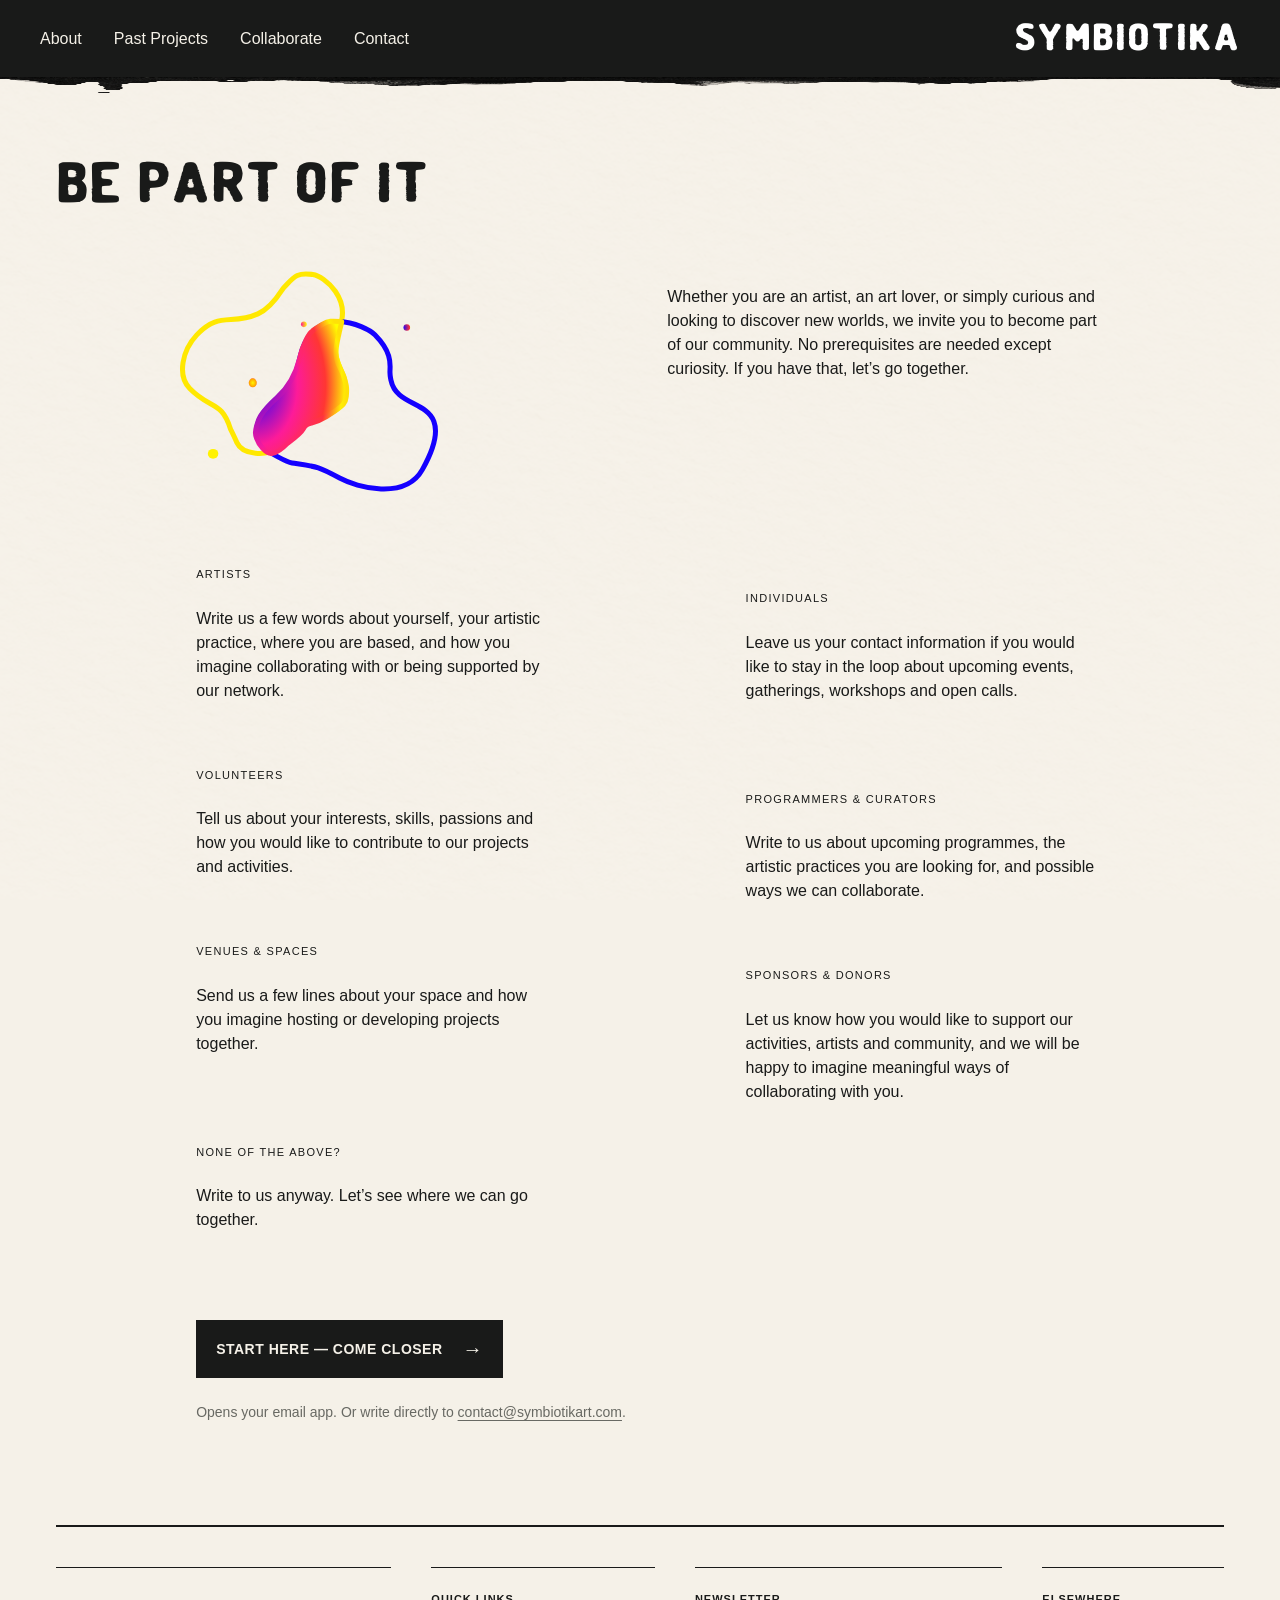
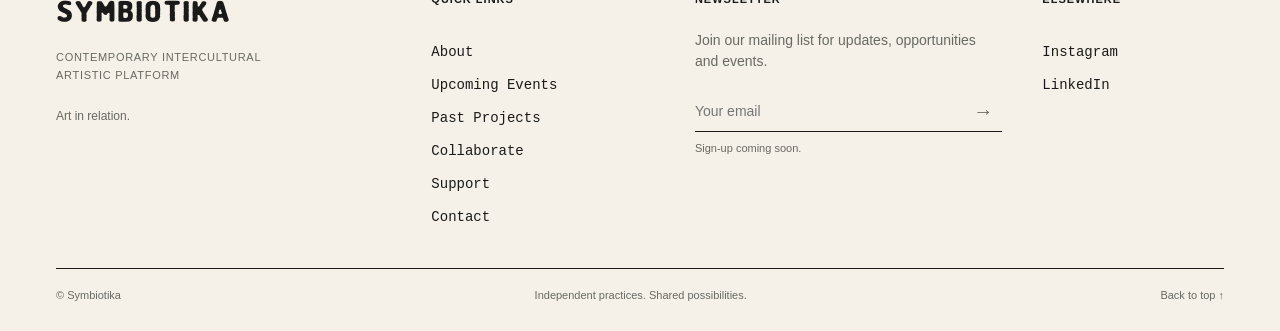
==== collaborate.html @ 0dc10200 "Update Symbiotika website" ====
<!doctype html>
<html lang="en">
<head>
  <meta charset="utf-8">
  <meta name="viewport" content="width=device-width, initial-scale=1">
  <meta name="theme-color" content="#f7f6f1">
  <meta name="description" content="Be part of it. Explore ways to collaborate with Symbiotika and send us your proposal.">
  <title>Collaborate — Symbiotika</title>
  <link rel="preload" href="assets/Font/Dosis_bleed-Regular.otf" as="font" type="font/otf" crossorigin>
  <link rel="stylesheet" href="css/styles.css">
  <script src="js/main.js" defer></script>
</head>
<body>
<a class="skip-link" href="#main">Skip to content</a>
<header class="site-header shell">
  <a class="wordmark" href="index.html#home" aria-label="Symbiotika home">SYMBIOTIKA</a>
  <button class="menu-toggle" aria-expanded="false" aria-controls="main-nav" hidden><span>Menu</span><span aria-hidden="true">☰</span></button>
  <nav id="main-nav" class="main-nav" aria-label="Main navigation"><a href="index.html#about">About</a><a href="past-projects.html">Past Projects</a><a href="collaborate.html">Collaborate</a><a href="contact.html">Contact</a></nav>
  
  <span class="header-bleed" aria-hidden="true"><img src="assets/graphics/header bleed.png" alt="" width="2172" height="724"></span>
</header>
<main id="main" class="connect-page collaborate-page shell">
  <section class="community-invitation" aria-labelledby="community-title">
    <div class="community-intro"><h1 class="display-title" id="community-title">BE PART OF IT</h1><p>Whether you are an artist, an art lover, or simply curious and looking to discover new worlds, we invite you to become part of our community. No prerequisites are needed except curiosity. If you have that, let’s go together.</p><div class="art collaboration-character" style="--art-ratio:3220/2750;--art-width:198.7578%;--art-left:-47.8261%;--art-top:-11.4545%" aria-hidden="true"><img src="assets/graphics/symbiotika_collaboration.svg" alt="" width="6400" height="3600"></div></div>
    <div class="community-groups">
      <article><h3 class="eyebrow">ARTISTS</h3><p>Write us a few words about yourself, your artistic practice, where you are based, and how you imagine collaborating with or being supported by our network.</p></article>
      <article><h3 class="eyebrow">INDIVIDUALS</h3><p>Leave us your contact information if you would like to stay in the loop about upcoming events, gatherings, workshops and open calls.</p></article>
      <article><h3 class="eyebrow">VOLUNTEERS</h3><p>Tell us about your interests, skills, passions and how you would like to contribute to our projects and activities.</p></article>
      <article><h3 class="eyebrow">PROGRAMMERS &amp; CURATORS</h3><p>Write to us about upcoming programmes, the artistic practices you are looking for, and possible ways we can collaborate.</p></article>
      <article><h3 class="eyebrow">VENUES &amp; SPACES</h3><p>Send us a few lines about your space and how you imagine hosting or developing projects together.</p></article>
      <article><h3 class="eyebrow">SPONSORS &amp; DONORS</h3><p>Let us know how you would like to support our activities, artists and community, and we will be happy to imagine meaningful ways of collaborating with you.</p></article>
      <article><h3 class="eyebrow">NONE OF THE ABOVE?</h3><p>Write to us anyway. Let’s see where we can go together.</p></article>
    </div>
    <div class="community-action"><a class="text-link proposal-link" href="mailto:contact@symbiotikart.com?subject=Collaboration%20Proposal&amp;body=Hello%20Symbiotika%2C%0D%0A%0D%0AI%20would%20like%20to%20connect%20with%20you.%0D%0A%0D%0AName%3A%0D%0AOrganisation%20%2F%20practice%3A%0D%0AI%20am%20reaching%20out%20about%3A%0D%0AProposal%20%2F%20idea%3A%0D%0AApproximate%20dates%3A%0D%0ALocation%3A%0D%0ARelevant%20links%3A%0D%0A%0D%0ABest%2C%0D%0A">START HERE — COME CLOSER <span aria-hidden="true">→</span></a><p>Opens your email app. Or write directly to <a href="mailto:contact@symbiotikart.com">contact@symbiotikart.com</a>.</p></div>
  </section>
</main>
<footer class="site-footer shell" id="contact">
  <div class="footer-brand"><a class="wordmark" href="index.html#home">SYMBIOTIKA</a><p class="eyebrow">Contemporary intercultural<br>artistic platform</p><span class="small-note">Art in relation.</span></div>
  <nav class="footer-nav" aria-label="Quick links">
    <h2 class="eyebrow">Quick links</h2>
    <a href="index.html#about">About</a>
    <a href="index.html#upcoming">Upcoming Events</a>
    <a href="past-projects.html">Past Projects</a>
    <a href="collaborate.html">Collaborate</a>
    <details id="support"><summary>Support</summary><p>Become a member, make a donation or support our activities. Details are coming soon.</p></details>
    <a href="contact.html">Contact</a>
  </nav>
  <div class="newsletter"><h2 class="eyebrow">Newsletter</h2><p id="newsletter-description">Join our mailing list for updates, opportunities and events.</p><label class="sr-only" for="newsletter-email">Your email</label><div class="email-field"><input id="newsletter-email" type="email" placeholder="Your email" autocomplete="email" aria-describedby="newsletter-status"><button type="button" disabled aria-label="Newsletter signup coming soon">→</button></div><p class="small-note" id="newsletter-status">Sign-up coming soon.</p></div>
  <div class="footer-social"><p class="eyebrow">Elsewhere</p><a href="https://www.instagram.com/symbiotikart/" target="_blank" rel="noopener noreferrer">Instagram</a><a href="https://www.linkedin.com/company/symbiotikart/" target="_blank" rel="noopener noreferrer">LinkedIn</a></div>
  <div class="footer-bottom"><span>© Symbiotika</span><span>Independent practices. Shared possibilities.</span><a href="#main">Back to top ↑</a></div>
</footer>
</body>
</html>
---- css/styles.css ----
/* Shared interface palette and type scale. Artwork keeps its supplied colours. */
:root {
  --paper:#f5f1e8;
  --ink:#191a19;
  --ink-rgb:25 26 25;
  --white:#ffffff;
  --blue:#2600ff;
  --yellow:#ffe800;
  --thermal-pink:#ff45a0;
  --thermal-orange:#ff8b38;
  --blue-soft:#d8d2ff;
  --yellow-soft:#fff3a6;
  --pink-soft:#ffd1e5;
  --orange-soft:#ffd8bd;
  --muted-text:#686963;
  --muted:var(--muted-text);
  --rule:rgb(var(--ink-rgb) / .28);
  --paper-shade:color-mix(in srgb,var(--paper),var(--ink) 5%);
  --yellow-tint:color-mix(in srgb,var(--paper),var(--yellow) 24%);
  --thermal-tint:color-mix(in srgb,var(--paper),var(--thermal-orange) 12%);
  --text-xs:11px;
  --text-caption:12px;
  --text-sm:14px;
  --text-base:16px;
  --text-subhead:18px;
  --text-lg:20px;
  --heading-sm:28px;
  --heading-compact:36px;
  --heading-md:clamp(30px,3.2vw,44px);
  --heading-lg:clamp(36px,4.2vw,56px);
  --leading-body:1.5;
  --leading-heading:1.05;
}

/* Foundation */
:root {
  font-family:Arial,Helvetica,sans-serif;
  color:var(--ink);
  background:var(--paper);
  font-synthesis:none;
}
* {
  box-sizing:border-box;
}
html {
  scroll-behavior:smooth;
  scroll-padding-top:24px;
}
body {
  margin:0;
  font-size:var(--text-sm);
  line-height:1.45;
}
h1,h2,h3,p {
  margin:0;
}
h1,h2,h3 {
  font-weight:400;
}
a {
  color:inherit;
  text-decoration:none;
}
button,input {
  font:inherit;
}
button,a,summary,input {
  -webkit-tap-highlight-color:transparent;
}
a:focus-visible,button:focus-visible,summary:focus-visible,input:focus-visible {
  outline:2px solid var(--blue);
  outline-offset:5px;
}
a:hover,summary:hover {
  color:var(--blue);
}
img {
  display:block;
}
button {
  color:inherit;
}
[hidden] {
  display:none!important;
}
.shell {
  width:min( calc(100% - 112px),1320px);
  margin-inline:auto;
}
.eyebrow {
  font-size:var(--text-xs);
  line-height:var(--leading-body);
  letter-spacing:2px;
  text-transform:uppercase;
}
.ruled {
  display:flex;
  align-items:center;
  gap:16px;
}
.ruled:after {
  content:"";
  height:1px;
  width:44px;
  background:var(--muted);
}
.small-note {
  font-size:var(--text-xs);
  color:var(--muted);
}
.text-link,summary {
  font-size:var(--text-caption);
  text-underline-offset:5px;
  text-decoration:underline;
  text-decoration-color:var(--rule);
}
.text-link {
  display:inline-flex;
  align-items:center;
  gap:22px;
}
.text-link span {
  font-size:var(--text-lg);
  text-decoration:none;
}
.sr-only {
  position:absolute;
  width:1px;
  height:1px;
  overflow:hidden;
  clip-path:inset(50%);
  white-space:nowrap;
}
.skip-link {
  position:fixed;
  top:10px;
  left:10px;
  padding:10px;
  background:var(--paper);
  z-index:10;
  transform:translateY(-150%);
}
.skip-link:focus {
  transform:translateY(0);
}
/* Crop original artboard whitespace without changing source SVGs. */
.art {
  display:block;
  position:relative;
  aspect-ratio:var(--art-ratio);
  overflow:hidden;
  flex-shrink:0;
}
.art img {
  position:absolute;
  max-width:none;
  width:var(--art-width);
  height:auto;
  left:var(--art-left);
  top:var(--art-top);
}

/* Navigation */
.site-header {
  display:flex;
  align-items:center;
  justify-content:space-between;
  gap:36px;
  min-height:88px;
}
.wordmark {
  font-size:var(--text-lg);
  letter-spacing:5px;
  font-weight:600;
}
.main-nav {
  display:flex;
  gap:32px;
  margin-left:auto;
}
.main-nav a {
  font-size:var(--text-sm);
}
.header-marker {
  margin-left:60px;
  font-size:var(--text-lg);
}
.menu-toggle {
  display:none;
  border:0;
  background:none;
  padding:10px 0;
  align-items:center;
  gap:14px;
}

/* Hero: isolated static entities, ready for a future interaction. */
.hero {
  display:grid;
  grid-template-columns:1.1fr 1.2fr .48fr;
  align-items:center;
  gap:28px;
  padding-block:48px 36px;
  min-height:415px;
}
.hero-copy .eyebrow {
  margin-bottom:23px;
}
.hero h1 {
  font-size:clamp(32px,3vw,42px);
  line-height:1.07;
  letter-spacing:-1.1px;
  max-width:390px;
}
.intro {
  font-size:var(--text-base);
  line-height:1.4;
  color:var(--muted);
  max-width:300px;
  margin-top:21px;
}
.down-link {
  display:inline-block;
  font-size:var(--heading-sm);
  margin-top:22px;
  line-height:1;
}
.hero-interaction {
  position:relative;
  isolation:isolate;
  min-width:0;
  height:300px;
  max-width:470px;
  width:100%;
  justify-self:center;
}
.hero-collaboration {
  position:absolute;
  width:80%;
  left:10%;
  top:5%;
  z-index:2;
}
.outline {
  position:absolute;
  width:53%;
  max-width:220px;
}
.outline-yellow {
  top:0;
  left:0;
  z-index:1;
}
.outline-blue {
  bottom:4px;
  right:0;
}
.hero-note {
  align-self:center;
  max-width:170px;
  padding-top:42px;
}
.hero-note p:last-child {
  font-size:var(--text-sm);
  line-height:1.4;
  color:var(--muted);
  margin-top:17px;
}
.hero-note .eyebrow {
  font-size:var(--text-xs);
  letter-spacing:1.5px;
}
.hero-note .ruled:after {
  width:38px;
}

/* One current update strip. */
.current {
  background:var(--yellow);
  margin-top:10px;
}
.current-inner {
  min-height:76px;
  display:grid;
  grid-template-columns:150px auto minmax(220px,1fr) auto auto;
  align-items:center;
  gap:24px;
  position:relative;
}
.current-inner>.eyebrow {
  padding-right:24px;
  border-right:1px solid var(--rule);
}
.current h2 {
  font-size:var(--text-lg);
  letter-spacing:-.5px;
  line-height:1.25;
}
.current-date {
  font-size:var(--text-caption);
  color:var(--muted-text);
}
.current .text-link {
  white-space:nowrap;
}
.current-line {
  width:150px;
  height:auto;
}

/* About */
.about {
  display:grid;
  grid-template-columns:.4fr 1fr 1fr;
  gap:48px;
  padding-block:54px 48px;
}
.section-index {
  font-size:var(--text-xs);
  text-transform:uppercase;
  letter-spacing:1.5px;
  display:flex;
  align-items:flex-end;
  gap:12px;
  color:var(--muted);
  padding-bottom:5px;
}
.index-rule {
  height:1px;
  width:50px;
  background:var(--rule);
}
.about h2 {
  font-size:var(--heading-sm);
  line-height:1.08;
  letter-spacing:-.7px;
  margin:28px 0 20px;
}
.about-copy>p:not(.eyebrow) {
  color:var(--muted);
  font-size:var(--text-sm);
  max-width:310px;
}
.about-copy .text-link {
  margin-top:17px;
}
.principles {
  display:grid;
  gap:28px;
  padding-top:20px;
}
.principles article {
  display:grid;
  grid-template-columns:64px 1fr;
  gap:25px;
  align-items:center;
}
.principles h3 {
  font-size:var(--text-base);
}
.principles p {
  font-size:var(--text-sm);
  color:var(--muted);
  line-height:1.3;
  max-width:215px;
}
.principle-art {
  width:44px;
  justify-self:center;
}
.principle-art.dot {
  width:22px;
}
.principle-art.blob {
  width:38px;
}
.principle-art.growth {
  width:64px;
}

/* Editorial project composition */
.section-heading {
  display:flex;
  justify-content:space-between;
  align-items:center;
  gap:16px;
  margin-bottom:26px;
}
.project-grid {
  display:grid;
  grid-template-columns:3.3fr 1fr;
  gap:24px;
}
.project-featured {
  display:grid;
  grid-template-columns:.85fr 2fr;
  gap:25px;
}
.project-copy {
  border-left:1px solid var(--rule);
  padding:0 0 4px 20px;
  display:flex;
  flex-direction:column;
  justify-content:space-between;
  gap:35px;
}
.tag {
  background:var(--yellow);
  font-size:var(--text-xs);
  letter-spacing:1px;
  text-transform:uppercase;
  padding:2px 5px;
  align-self:flex-start;
}
.project-number {
  font-size:var(--text-xs);
  margin-bottom:7px;
}
.projects h3 {
  font-size:var(--text-base);
  line-height:1.2;
}
.project-description {
  font-size:var(--text-caption);
  color:var(--muted);
  margin:22px 0 12px;
}
.project-image {
  width:100%;
  position:relative;
  min-width:0;
  min-height:285px;
  overflow:hidden;
}
.project-image img {
  width:100%;
  height:100%;
  object-fit:cover;
  position:absolute;
  inset:0;
}
.project-secondary .project-image {
  min-height:190px;
  margin-bottom:12px;
  aspect-ratio:4/3;
}
.project-secondary .project-description {
  margin:9px 0 12px;
}
.project-secondary h3 {
  font-size:var(--text-base);
  margin-bottom:12px;
}
details {
  max-width:100%;
}
summary {
  cursor:pointer;
  list-style:none;
  display:flex;
  align-items:baseline;
  gap:20px;
  width:fit-content;
}
summary::-webkit-details-marker {
  display:none;
}
details>p {
  font-size:var(--text-caption);
  color:var(--muted);
  margin-top:13px;
  max-width:320px;
}
details[open]>summary {
  color:var(--blue);
}

/* Ways to connect */
.connect {
  border-top:1px solid var(--ink);
  margin-top:40px;
  padding-top:29px;
}
.connect-grid {
  display:grid;
  grid-template-columns:repeat(3,1fr);
  padding-block:2px 35px;
}
.connect-grid article {
  padding:0 36px 0 55px;
  border-left:1px solid var(--rule);
}
.connect-grid article:first-child {
  border-left:0;
  padding-left:35px;
}
.connect-art {
  width:auto;
  height:72px;
  margin-bottom:18px;
}
.connect-art img {
  height:auto;
}
.connect-grid h3 {
  font-size:var(--text-lg);
  letter-spacing:-.3px;
  margin-bottom:5px;
}
.connect-grid article>p {
  font-size:var(--text-sm);
  line-height:1.4;
  color:var(--muted);
  max-width:220px;
  min-height:40px;
  margin-bottom:13px;
}

/* Compact archive */
.archive {
  padding-top:17px;
  padding-bottom:37px;
}
.archive-content {
  border-top:1px solid var(--rule);
  padding-top:22px;
  display:grid;
  grid-template-columns:100px 1fr 220px;
  gap:30px;
  align-items:center;
}
.archive-art {
  width:58px;
  justify-self:center;
}
.archive-content .eyebrow {
  font-size:var(--text-xs);
  letter-spacing:1.5px;
  margin-bottom:7px;
}
.archive h3 {
  font-size:var(--text-lg);
  letter-spacing:-.4px;
  margin-bottom:9px;
}
.archive-content p:not(.eyebrow) {
  font-size:var(--text-sm);
  color:var(--muted);
}
.archive-content>details {
  justify-self:end;
}

/* Footer */
.site-footer {
  border-top:1px solid var(--ink);
  padding-block:32px 20px;
  display:grid;
  grid-template-columns:1.4fr .6fr 1fr .65fr;
  gap:32px;
}
.footer-brand .wordmark {
  font-size:var(--text-base);
  letter-spacing:4px;
}
.footer-brand .eyebrow {
  font-size:var(--text-xs);
  margin-block:12px 18px;
  color:var(--muted);
}
.footer-nav {
  display:flex;
  flex-direction:column;
  gap:3px;
  font-size:var(--text-caption);
}
.newsletter {
  border-left:1px solid var(--rule);
  padding-left:28px;
}
.newsletter h2 {
  font-size:var(--text-caption);
  margin-bottom:8px;
}
.newsletter>p {
  font-size:var(--text-xs);
  color:var(--muted);
  max-width:230px;
}
.email-field {
  display:flex;
  border:1px solid var(--rule);
  margin-top:14px;
  max-width:260px;
}
.email-field input {
  width:100%;
  min-width:0;
  border:0;
  background:transparent;
  font-size:var(--text-xs);
  padding:8px;
}
.email-field button {
  border:0;
  background:transparent;
  font-size:var(--text-lg);
  padding:0 9px;
  color:var(--muted);
}
.newsletter #newsletter-status {
  font-size:var(--text-xs);
  margin-top:6px;
}
.footer-social {
  border-left:1px solid var(--rule);
  padding-left:26px;
  display:flex;
  flex-direction:column;
  gap:5px;
  font-size:var(--text-xs);
  color:var(--muted);
}
.footer-social .eyebrow {
  font-size:var(--text-xs);
  margin-bottom:6px;
  color:var(--ink);
}
.footer-social .small-note {
  font-size:var(--text-xs);
  margin-top:4px;
}
.footer-bottom {
  grid-column:1/-1;
  display:flex;
  justify-content:space-between;
  border-top:1px solid var(--rule);
  padding-top:15px;
  font-size:var(--text-xs);
  color:var(--muted);
}

/* Responsive layout */
@media(max-width:1150px) {
  .current-inner {
    grid-template-columns:120px minmax(0,1fr) auto;
    gap:7px 24px;
    padding-block:15px;
  }
  .current-inner>.eyebrow {
    grid-column:1;
    grid-row:1;
    border:0;
    padding:0;
  }
  .current-line {
    grid-column:1;
    grid-row:2;
    width:110px;
  }
  .current h2 {
    grid-column:2;
    grid-row:1;
    font-size:var(--text-subhead);
  }
  .current-date {
    grid-column:2;
    grid-row:2;
  }
  .current .text-link {
    grid-column:3;
    grid-row:1/3;
  }
}
@media(max-width:1050px) {
  .shell {
    width:calc(100% - 64px);
  }
  .site-header {
    gap:20px;
  }
  .header-marker {
    margin-left:15px;
  }
  .main-nav {
    gap:22px;
  }
  .hero {
    grid-template-columns:1fr 1fr;
    gap:25px;
  }
  .hero-note {
    display:none;
  }
  .hero h1 {
    font-size:var(--heading-compact);
  }
  .about {
    grid-template-columns:1fr 1fr;
    gap:45px;
  }
  .section-index {
    display:none;
  }
  .project-grid {
    grid-template-columns:minmax(0,2fr) minmax(0,1fr);
    gap:18px;
  }
  .project-featured {
    grid-template-columns:minmax(0,1fr);
    gap:18px;
  }
  .project-featured .project-image {
    grid-row:1;
    min-height:230px;
    aspect-ratio:3/2;
  }
  .project-copy {
    gap:20px;
  }
  .connect-grid article {
    padding-inline:28px;
  }
  .connect-grid article:first-child {
    padding-left:15px;
  }
  .site-footer {
    grid-template-columns:1fr .5fr 1fr;
    gap:25px;
  }
  .footer-social {
    grid-column:1/-1;
    border:0;
    padding:0;
    flex-direction:row;
    gap:20px;
  }
  .footer-social .small-note {
    margin:0;
  }
  .footer-social .eyebrow {
    margin:0;
  }
}
@media(max-width:700px) {
  .shell {
    width:calc(100% - 40px);
  }
  .site-header {
    min-height:76px;
    flex-wrap:wrap;
    gap:0;
  }
  .wordmark {
    font-size:var(--text-subhead);
    letter-spacing:3.6px;
  }
  .header-marker {
    display:none;
  }
  .menu-toggle:not([hidden]) {
    display:flex;
  }
  .main-nav {
    width:100%;
    margin:0;
    padding-bottom:20px;
    justify-content:space-between;
    gap:12px;
  }
  .js .main-nav {
    display:none;
  }
  .js .main-nav.is-open {
    display:flex;
  }
  .main-nav a {
    font-size:var(--text-caption);
  }
  .hero {
    padding-top:25px;
    padding-bottom:25px;
    gap:0;
    grid-template-columns:1fr;
    min-height:0;
  }
  .hero-copy .eyebrow {
    font-size:var(--text-xs);
    margin-bottom:20px;
  }
  .hero h1 {
    font-size:var(--heading-compact);
    max-width:360px;
  }
  .intro {
    font-size:var(--text-sm);
    max-width:300px;
    margin-top:17px;
  }
  .down-link {
    margin-top:15px;
  }
  .hero-interaction {
    height:225px;
    max-width:350px;
    width:100%;
    justify-self:center;
    margin-top:10px;
  }
  .outline {
    width:51%;
    max-width:168px;
  }
  .outline-yellow {
    left:13px;
  }
  .outline-blue {
    right:13px;
  }
  .current {
    margin-top:0;
  }
  .current-inner {
    grid-template-columns:minmax(0,1fr) auto;
    gap:9px 15px;
    padding-block:18px;
  }
  .current-inner>.eyebrow {
    grid-column:1;
    grid-row:1;
    font-size:var(--text-xs);
  }
  .current-line {
    grid-column:2;
    grid-row:1;
    width:95px;
    justify-self:end;
  }
  .current h2 {
    font-size:var(--text-subhead);
    grid-column:1/-1;
    grid-row:2;
  }
  .current-date {
    font-size:var(--text-xs);
    grid-column:1;
    grid-row:3;
  }
  .current .text-link {
    font-size:var(--text-xs);
    gap:15px;
    grid-column:2;
    grid-row:3;
  }
  .about {
    padding-block:38px;
    grid-template-columns:1fr;
    gap:30px;
  }
  .about h2 {
    font-size:var(--heading-sm);
    margin-block:20px 16px;
  }
  .about-copy>p:not(.eyebrow) {
    max-width:390px;
  }
  .principles {
    gap:20px;
    padding:0;
  }
  .principles article {
    grid-template-columns:55px 1fr;
    gap:20px;
  }
  .principles p {
    max-width:280px;
  }
  .principles h3 {
    font-size:var(--text-sm);
  }
  .principle-art.growth {
    width:53px;
  }
  .section-heading {
    margin-bottom:20px;
  }
  .section-heading .small-note {
    display:none;
  }
  .project-grid {
    grid-template-columns:1fr;
    gap:28px;
  }
  .project-featured {
    grid-template-columns:1fr;
    gap:18px;
  }
  .project-copy {
    gap:18px;
    padding-left:16px;
  }
  .project-description {
    margin:12px 0;
  }
  .project-featured .project-image {
    grid-row:1;
    min-height:230px;
  }
  .project-secondary {
    display:grid;
    grid-template-columns:1fr 1fr;
    column-gap:20px;
    align-content:start;
  }
  .project-secondary .project-image {
    grid-row:1/5;
    aspect-ratio:auto;
    min-height:170px;
    height:100%;
    margin:0;
  }
  .project-secondary .project-number {
    align-self:end;
  }
  .project-secondary h3 {
    font-size:var(--text-base);
  }
  .connect {
    margin-top:32px;
    padding-top:25px;
  }
  .connect-grid {
    grid-template-columns:1fr;
    padding:0 0 10px;
  }
  .connect-grid article,.connect-grid article:first-child {
    border-left:0;
    border-bottom:1px solid var(--rule);
    padding:23px 0 23px 112px;
    position:relative;
    min-height:145px;
  }
  .connect-grid article:last-child {
    border-bottom:0;
  }
  .connect-art {
    position:absolute;
    left:0;
    top:24px;
    width:72px;
    height:auto;
    margin:0;
  }
  .connect-grid h3 {
    font-size:var(--text-lg);
  }
  .connect-grid article>p {
    font-size:var(--text-caption);
    min-height:0;
    margin-bottom:12px;
  }
  .archive {
    padding-bottom:28px;
  }
  .archive-content {
    grid-template-columns:60px 1fr;
    gap:20px;
  }
  .archive-art {
    width:48px;
  }
  .archive h3 {
    font-size:var(--text-lg);
  }
  .archive-content>details {
    grid-column:2;
    justify-self:start;
  }
  .archive-content p:not(.eyebrow) {
    font-size:var(--text-caption);
  }
  .site-footer {
    grid-template-columns:1.4fr .6fr;
    gap:26px;
    padding-top:27px;
  }
  .newsletter {
    grid-column:1/-1;
    border-left:0;
    padding:0;
  }
  .newsletter>p,.email-field {
    max-width:100%;
  }
  .footer-social {
    flex-wrap:wrap;
    gap:10px 18px;
  }
  .footer-social .small-note {
    flex-basis:100%;
  }
  .footer-bottom {
    flex-wrap:wrap;
    gap:12px;
  }
  .footer-bottom>span:nth-child(2) {
    display:none;
  }
  .eyebrow {
    font-size:var(--text-xs);
    letter-spacing:1.5px;
  }
}
@media(prefers-reduced-motion:reduce) {
  html {
    scroll-behavior:auto;
  }
}

/* Meeting: the supplied outlines move; the supplied thermal path appears between them. */
.hero-interaction {
  appearance:none;
  border:0;
  padding:0;
  background:none;
  cursor:pointer;
  color:inherit;
  text-align:left;
  touch-action:manipulation;
  --meeting:800ms cubic-bezier(.22,.61,.36,1);
}
.hero-interaction .outline {
  transition:transform var(--meeting), opacity var(--meeting);
}
.hero-interaction .outline-yellow { left:4%; }
.hero-interaction .outline-blue { right:4%; }
.hero-interaction.is-meeting .outline-yellow { transform:translate(23%,13%) rotate(3deg); }
.hero-interaction.is-meeting .outline-blue { transform:translate(-23%,-13%) rotate(-3deg); }
.hero-collaboration {
  opacity:0;
  pointer-events:none;
  transition:opacity var(--meeting);
  width:80%;
  left:10%;
  top:5%;
}
.hero-collaboration svg { width:100%; height:100%; display:block; }
.hero-interaction.is-meeting .hero-collaboration { opacity:1; }
.hero-interaction:not(.thermal-ready).is-meeting .outline { opacity:0; }
.interaction-hint { display:block; font-size:var(--text-xs); margin-top:9px; color:var(--muted); }

/* The event board sits on the full, unaltered line artwork. */
.current { background:none; margin-block:10px 18px; }
.current-inner {
  min-height:170px;
  padding:18px 0 65px;
  grid-template-columns:150px minmax(0,1fr) auto;
  grid-template-rows:auto auto;
  gap:10px 24px;
  border-top:1px solid var(--rule);
  isolation:isolate;
}
.current-inner>.eyebrow { grid-column:1; grid-row:1; padding:0; border:0; }
.current h2 { grid-column:2; grid-row:2; font-size:var(--heading-sm); padding-left:25px; }
.current-date { grid-column:2; grid-row:1; padding-left:25px; }
.current .text-link { grid-column:3; grid-row:2; }
.current-line {
  position:absolute;
  width:100%;
  left:0;
  bottom:0;
  height:auto;
  z-index:-1;
  max-height:65px;
}
.current-line svg { width:100%; height:100%; display:block; }
.current-line.is-inline { aspect-ratio:6400/391.667; }
.current-line .line-blue-layer { opacity:.12; transition:opacity 800ms ease; }
.current:is(:hover,:focus-within) .line-blue-layer { opacity:1; }
.current h2 { transition:transform 800ms ease; }
.current:is(:hover,:focus-within) h2 { transform:translateX(8px); }
.current-line:not(.is-inline) { transition:opacity 800ms ease; }
.current:is(:hover,:focus-within) .current-line:not(.is-inline) { opacity:.75; }

/* Editorial offsets: controlled contrast with the structured about section. */
.projects>.section-heading { margin-left:8%; }
.project-grid { align-items:start; }
.project-featured { align-items:stretch; }
.project-featured .project-image { min-height:335px; }
.project-secondary { padding-top:48px; }
.project-number { letter-spacing:1px; font-size:var(--text-xs); text-transform:uppercase; }
.project-copy { position:relative; }
.project-copy .tag { transform:translateX(-28px); }
.project-image img { transition:transform 800ms ease; }
.project-image:hover img { transform:scale(1.025); }
.disclosure-button {
  appearance:none;
  border:0;
  border-bottom:1px solid var(--rule);
  background:none;
  padding:4px 0;
  font:inherit;
  font-size:var(--text-caption);
  color:inherit;
  display:inline-flex;
  align-items:center;
  justify-content:space-between;
  gap:24px;
  cursor:pointer;
  text-align:left;
}
.disclosure-button:hover,.disclosure-button[aria-expanded="true"] { color:var(--blue); }
.disclosure-button>span:last-child { font-size:var(--text-subhead); line-height:1; }
.expand-panel { display:grid; grid-template-rows:0fr; opacity:0; transition:grid-template-rows 700ms ease,opacity 500ms ease; }
.expand-panel.is-open { grid-template-rows:1fr; opacity:1; }
.expand-inner { min-height:0; overflow:hidden; visibility:hidden; transition:visibility 0s 700ms; }
.is-open>.expand-inner { visibility:visible; transition-delay:0s; }
.story-content { padding:38px 0 18px; border-top:1px solid var(--rule); margin-top:30px; }
.story-label { margin-left:5%; margin-bottom:25px; }
.story-images { display:grid; grid-template-columns:1.2fr .8fr; align-items:start; gap:45px 5%; }
.story-images figure,.archive-strip figure { margin:0; min-width:0; }
.story-images figure:nth-child(2) { margin-top:70px; }
.story-images figure:nth-child(3) { width:75%; margin-left:12%; }
.story-images figure:nth-child(4) { margin-top:-25px; margin-left:-8%; }
.story-images img { width:100%; height:auto; max-height:520px; object-fit:cover; }
.story-images figure:nth-child(2) img { aspect-ratio:4/5; }
.story-images figcaption { font-size:var(--text-xs); color:var(--muted); margin-top:9px; letter-spacing:.5px; }
.story-close { margin:26px 0 0 5%; }
.connect-grid { grid-template-columns:1.05fr 1.2fr .85fr; align-items:start; padding-block:5px 35px; }
.connect-grid article:nth-child(2) { margin-top:35px; }
.connect-grid article:nth-child(3) { margin-top:12px; }
.connect-grid article { border-left:0; }
.connect-grid article:nth-child(2) { border-left:1px solid var(--rule); }
.connect-art { transition:transform 700ms cubic-bezier(.22,.61,.36,1); transform-origin:50% 60%; }
.connect-grid article:is(:hover,:focus-within) .connect-art { transform:translate(5px,-6px) rotate(-5deg); }
.connect-grid article:nth-child(2):is(:hover,:focus-within) .connect-art { transform:translate(-4px,-4px) rotate(4deg); }
.connect-grid article:nth-child(3):is(:hover,:focus-within) .connect-art { transform:translate(4px,-5px) scale(1.04); }
.archive-toggle { justify-self:end; font-size:var(--text-xs); letter-spacing:1.4px; white-space:nowrap; }
.archive-strip { display:grid; grid-template-columns:.7fr 1fr 1fr .7fr; gap:24px; align-items:center; padding:30px 0 10px; }
.archive-strip img { width:100%; height:130px; object-fit:cover; }
.archive-strip figcaption { font-size:var(--text-xs); margin-top:8px; }
.archive-strip figcaption span { font-size:var(--text-xs); color:var(--muted); margin-right:8px; }
.archive-note { font-size:var(--text-caption); color:var(--muted); }

@media(max-width:1050px) {
  .current-inner { grid-template-columns:100px minmax(0,1fr) auto; min-height:150px; }
  .current h2 { font-size:var(--text-lg); }
  .current-line { width:100%; }
  .project-secondary { padding-top:30px; }
  .project-featured .project-image { min-height:230px; }
  .connect-grid article { padding-inline:20px; }
  .archive-strip { grid-template-columns:.65fr 1fr 1fr; }
  .archive-note { grid-column:2/-1; }
}
@media(max-width:700px) {
  .current-inner { min-height:150px; grid-template-columns:minmax(0,1fr) auto; padding:16px 0 35px; gap:10px; }
  .current-inner>.eyebrow { grid-column:1; grid-row:1; }
  .current h2 { grid-column:1/-1; grid-row:2; font-size:var(--text-lg); padding-left:12px; }
  .current-date { grid-column:1; grid-row:3; padding-left:12px; }
  .current .text-link { grid-column:2; grid-row:3; }
  .current-line { width:100%; }
  .hero-interaction .outline-yellow { left:4%; }
  .hero-interaction .outline-blue { right:4%; }
  .projects>.section-heading { margin-left:15px; }
  .project-secondary { padding-top:0; }
  .project-copy .tag { transform:none; }
  .project-secondary .project-toggle { align-self:start; }
  .story-content { margin-top:22px; padding-top:24px; }
  .story-images { grid-template-columns:minmax(0,1fr); gap:26px; }
  .story-images figure:nth-child(n) { margin:0; width:100%; }
  .story-images figure:nth-child(even) { width:88%; margin-left:auto; }
  .story-images figure:nth-child(2) img { aspect-ratio:auto; }
  .story-images img { max-height:none; }
  .connect-grid { grid-template-columns:1fr; }
  .connect-grid article:nth-child(n) { margin-top:0; border-left:0; padding:23px 0 23px 106px; }
  .connect-grid article:nth-child(2) { margin-left:18px; }
  .archive-toggle { grid-column:2; justify-self:start; }
  .archive-strip { display:flex; overflow-x:auto; scroll-snap-type:x proximity; align-items:start; gap:18px; padding-bottom:18px; }
  .archive-strip>.eyebrow { flex:0 0 90px; }
  .archive-strip figure { flex:0 0 190px; scroll-snap-align:start; }
  .archive-note { flex:0 0 150px; }
}
@media(prefers-reduced-motion:reduce) {
  *,*::before,*::after { scroll-behavior:auto!important; transition-duration:0s!important; animation:none!important; }
}
/* Keep the board artwork independent of the text grid at every breakpoint. */
.current-line { grid-area:auto; justify-self:stretch; }

/* Upcoming activity: original SVG heading beside a typographic poster board. */
.upcoming { display:grid; grid-template-columns:1.25fr 1fr; gap:7%; padding-block:35px 42px; align-items:center; border-top:1px solid var(--rule); }
.upcoming-identity { min-width:0; padding-top:20px; }
.programme-label { margin-left:6%; }
.event-line-composition { position:relative; margin-block:40px 34px; isolation:isolate; }
.event-line-composition .current-line { position:relative; width:100%; max-height:none; z-index:0; }
.event-line-composition h2 { position:absolute; inset:0 5% 0 24%; display:flex; align-items:center; justify-content:center; font-size:clamp(11px,1.25vw,18px); letter-spacing:2px; white-space:nowrap; transition:color 800ms ease; }
.upcoming:is(:hover,:focus-within) .line-blue-layer { opacity:1; }
.upcoming:is(:hover,:focus-within) .event-line-composition h2 { color:var(--paper); }
.programme-note { margin-left:27%; font-size:var(--text-caption); color:var(--muted); }
.event-board { position:relative; padding-top:24px; min-width:0; }
.event-pin { margin:0 0 13px -18px; font-size:var(--text-xs); }
.event-poster { border-top:2px solid var(--ink); border-bottom:1px solid var(--ink); padding:22px 25px 19px; min-height:190px; display:flex; flex-direction:column; justify-content:space-between; gap:15px; }
.event-poster>.eyebrow { align-self:flex-end; font-size:var(--text-xs); }
.event-poster h3 { font-size:var(--heading-sm); line-height:1.08; letter-spacing:-.6px; }
.event-poster>p { font-size:var(--text-xs); }
.event-caption { display:flex; justify-content:space-between; gap:20px; margin-top:13px; align-items:center; }
.event-caption>p { font-size:var(--text-xs); color:var(--muted); }
.section-index { position:relative; }
.editorial-ink { width:110px; position:absolute; top:42px; left:-14px; }
.archive>.section-heading { margin-left:4%; }
.archive-strip { border-left:1px solid var(--rule); padding-left:20px; }

/* Either project can occupy the large grid track; markup and reading order remain stable. */
.project-grid { grid-template-columns:minmax(0,3.3fr) minmax(0,1fr); transition:grid-template-columns 700ms cubic-bezier(.22,.61,.36,1); }
.project-grid.market-featured { grid-template-columns:minmax(0,1fr) minmax(0,3.3fr); }
.project-grid>article { min-width:0; }
.project-grid .project-featured { display:grid; grid-template-columns:minmax(0,.85fr) minmax(0,2fr); padding-top:0; }
.project-grid .project-featured .project-copy { grid-column:1; grid-row:1; }
.project-grid .project-featured .project-image { grid-column:2; grid-row:1; min-height:335px; aspect-ratio:auto; margin:0; }
.project-grid .project-secondary { display:flex; flex-direction:column; padding-top:48px; gap:0; }
.project-grid .project-secondary .project-image { order:-1; min-height:170px; height:190px; aspect-ratio:auto; }
.project-grid .project-secondary .project-copy { border:0; padding:0; display:block; }
.project-grid .project-secondary .tag { display:none; }
.project-grid .project-secondary .project-description { margin-block:10px 12px; }
.project-grid .project-image { transition:min-height 700ms ease,height 700ms ease; }
.project-grid .is-active h3 { color:var(--blue); }

/* Fine authored rules, drawn on interaction rather than thick animated underlines. */
:is(.text-link,.disclosure-button,.main-nav a,.footer-nav a,summary) { position:relative; text-decoration:none; }
:is(.text-link,.disclosure-button,.main-nav a,.footer-nav a,summary)::after {
  content:""; position:absolute; height:1px; left:0; right:0; bottom:-3px;
  background:currentColor; transform:scaleX(0); transform-origin:100% 50%;
  transition:transform 450ms cubic-bezier(.22,.61,.36,1);
  pointer-events:none;
}
:is(.text-link,.disclosure-button,.main-nav a,.footer-nav a,summary):is(:hover,:focus-visible)::after { transform:scaleX(1); transform-origin:0 50%; }
.footer-nav a { width:fit-content; }
@media(max-width:1050px) {
  .upcoming { gap:5%; grid-template-columns:1.1fr 1fr; }
  .event-poster { padding-inline:16px; }
  .event-poster h3 { font-size:var(--heading-sm); }
  .event-line-composition h2 { font-size:var(--text-caption); letter-spacing:1px; }
  .project-grid { grid-template-columns:minmax(0,2fr) minmax(0,1fr); }
  .project-grid.market-featured { grid-template-columns:minmax(0,1fr) minmax(0,2fr); }
  .project-grid .project-featured { grid-template-columns:minmax(0,1fr); }
  .project-grid .project-featured .project-image { grid-column:1; grid-row:1; min-height:280px; aspect-ratio:3/2; }
  .project-grid .project-featured .project-copy { grid-column:1; grid-row:2; }
  .project-grid .project-secondary { padding-top:35px; }
}
@media(max-width:700px) {
  .upcoming { grid-template-columns:minmax(0,1fr); gap:25px; padding-block:25px 30px; }
  .upcoming-identity { padding-top:0; }
  .event-line-composition { margin-block:24px 25px; }
  .event-line-composition h2 { font-size:var(--text-xs); letter-spacing:.8px; }
  .programme-note { margin-left:15%; }
  .event-board { width:90%; justify-self:end; padding-top:0; }
  .event-poster { min-height:180px; }
  .event-caption { gap:10px; }
  .event-caption>p { font-size:var(--text-xs); }
  .project-grid,.project-grid.market-featured { grid-template-columns:minmax(0,1fr); }
  .project-grid .project-featured .project-image { min-height:240px; }
  .project-grid .project-secondary { display:grid; grid-template-columns:minmax(0,.85fr) minmax(0,1.15fr); gap:18px; padding:0; }
  .project-grid .project-secondary .project-image { grid-column:1; grid-row:1; min-height:130px; height:160px; margin:0; }
  .project-grid .project-secondary .project-copy { grid-column:2; grid-row:1; }
  .project-grid .project-secondary .project-number { margin-top:3px; }
  .project-grid .project-secondary h3 { font-size:var(--text-base); }
}

/* Programme: a horizontal identity line and two original, uncropped posters. */
.upcoming { grid-template-columns:minmax(0,.85fr) minmax(0,1.35fr); gap:5%; align-items:start; padding-top:34px; }
.upcoming-identity { padding-top:80px; }
.event-line-composition { transform:none; margin-right:-9%; z-index:1; }
.event-line-composition h2 { font-size:clamp(11px,1.1vw,16px); letter-spacing:1.4px; }
.programme-note { max-width:230px; margin-left:17%; }
.event-board { padding-top:0; }
.event-pin { margin-left:0; border-top:1px solid var(--rule); padding-top:10px; }
.event-posters { display:grid; grid-template-columns:minmax(0,1.2fr) minmax(0,.8fr); align-items:start; gap:20px; }
.event-posters figure { margin:0; min-width:0; }
.event-posters .poster-secondary { margin-top:65px; }
.event-posters img { width:100%; height:auto; display:block; }
.event-posters figcaption { padding-top:12px; }
.event-posters .eyebrow { font-size:var(--text-xs); letter-spacing:1.2px; }
.event-posters h3 { font-size:var(--text-base); margin-block:6px; line-height:1.2; }
.event-posters figcaption>p { font-size:var(--text-xs); color:var(--muted); line-height:1.5; }
.event-posters .text-link { margin-top:9px; }

/* About as a statement with marginal chapter annotations, not repeated service rows. */
.about { grid-template-columns:minmax(0,.3fr) minmax(0,1.3fr) minmax(0,1fr); gap:38px; padding-top:58px; }
.about-copy h2 { font-size:var(--heading-sm); max-width:500px; margin-top:34px; }
.about-copy>p:not(.eyebrow) { margin-left:12%; max-width:320px; }
.about-copy>.text-link { margin-left:12%; }
.editorial-ink { width:130px; top:95px; left:-25px; transform:none; }
.about-chapters { padding-top:5px; gap:27px; }
.about-chapters article { grid-template-columns:30px minmax(0,1fr); gap:15px; align-items:start; }
.about-chapters article:nth-child(2) { margin-left:12%; }
.about-chapters article:nth-child(3) { margin-left:-7%; }
.about-chapters .principle-art { margin-top:7px; }
.about-chapters .principle-art.dot { width:9px; }
.about-chapters .principle-art.growth { width:40px; margin-left:-10px; }
.about-chapters .chapter-label { font-size:var(--text-xs); letter-spacing:1.7px; color:var(--ink); margin-bottom:5px; }
.about-chapters h3 { font-size:var(--text-base); margin-bottom:6px; }
.about-chapters p:not(.chapter-label) { font-size:var(--text-caption); max-width:220px; }
.chapter-number { font-size:var(--text-xs); color:var(--muted); padding-top:4px; }
.story-images figure:nth-child(3) { grid-column:1/-1; width:90%; margin-left:0; }
.story-images figure:nth-child(3) img { max-height:580px; }
.story-images figure:nth-child(4) { grid-column:2; width:100%; margin:0; }
@media(max-width:1050px) {
  .upcoming { grid-template-columns:minmax(0,.7fr) minmax(0,1.3fr); gap:5%; }
  .event-line-composition { margin-right:-15%; }
  .event-line-composition h2 { font-size:var(--text-xs); letter-spacing:.6px; }
  .event-posters { gap:13px; }
  .event-posters .poster-secondary { margin-top:48px; }
  .about { grid-template-columns:minmax(0,1.15fr) minmax(0,1fr); gap:35px; }
  .about-copy h2 { font-size:var(--heading-sm); }
}
@media(max-width:700px) {
  .upcoming { grid-template-columns:minmax(0,1fr); gap:28px; }
  .upcoming-identity { padding-top:0; }
  .event-line-composition { margin-right:0; }
  .event-line-composition h2 { font-size:var(--text-xs); }
  .event-board { width:100%; }
  .event-posters { grid-template-columns:minmax(0,1fr); gap:26px; }
  .event-posters .poster-primary { width:90%; }
  .event-posters .poster-secondary { width:74%; margin:0 0 0 auto; }
  .event-posters h3 { font-size:var(--text-base); }
  .event-posters figcaption>p { font-size:var(--text-caption); }
  .about { grid-template-columns:minmax(0,1fr); padding-top:35px; gap:32px; }
  .about-copy h2 { font-size:var(--heading-sm); margin-top:24px; }
  .about-copy>p:not(.eyebrow),.about-copy>.text-link { margin-left:7%; }
  .about-chapters { padding-left:4%; gap:24px; }
  .about-chapters article:nth-child(3) { margin-left:0; }
  .story-images figure:nth-child(3),.story-images figure:nth-child(4) { grid-column:1; }
  .story-images figure:nth-child(3) img { max-height:none; }
}

/* One heading above one programme board. */
.upcoming { grid-template-columns:minmax(0,1fr); gap:28px; padding-block:30px 40px; }
.upcoming-identity { padding:0; display:grid; grid-template-columns:minmax(0,1fr) minmax(180px,.5fr); gap:12px 35px; align-items:center; }
.programme-label { grid-column:1/-1; margin:0; }
.event-line-composition { grid-column:1; margin:0; transform:none; }
.event-line-composition h2 { font-size:clamp(11px,1.1vw,16px); }
.programme-note { grid-column:2; margin:0; max-width:240px; }
.event-board { width:min(100%,880px); justify-self:end; padding:0; }
.event-posters { grid-template-columns:minmax(0,1.15fr) minmax(0,.85fr); gap:28px; }
.event-posters .poster-secondary { margin-top:55px; }
.event-details { margin-top:10px; }
.event-details>p { font-size:var(--text-caption); }

/* Preserve the archive as a compact project control, with no repeated teaser. */
.project-archive { margin-block:30px 35px; padding-top:17px; border-top:1px solid var(--rule); }
.project-archive>.archive-toggle { display:flex; margin-left:auto; }
.project-archive .archive-strip { padding-bottom:15px; }

/* Practical destinations are consolidated in the compact footer. */
.site-footer { grid-template-columns:1.1fr .9fr 1.1fr .65fr; gap:30px; }
.footer-nav { gap:6px; }
.footer-nav>h2 { font-size:var(--text-xs); margin-bottom:7px; }
.footer-nav details { max-width:220px; }
.footer-nav summary { font-size:var(--text-caption); }
.footer-nav details>p { font-size:var(--text-xs); margin:8px 0 4px; }
.footer-nav details[open] summary { color:var(--blue); }
@media(max-width:1050px) {
  .upcoming { grid-template-columns:minmax(0,1fr); }
  .event-board { width:90%; }
  .site-footer { grid-template-columns:1fr .8fr 1.2fr; gap:24px; }
}
@media(max-width:700px) {
  .upcoming { gap:24px; }
  .upcoming-identity { grid-template-columns:minmax(0,1fr); gap:17px; }
  .programme-label,.programme-note,.event-line-composition { grid-column:1; }
  .programme-note { margin-left:12%; }
  .event-board { width:100%; }
  .event-posters { grid-template-columns:minmax(0,1fr); gap:25px; }
  .event-posters .poster-secondary { margin:0 0 0 auto; }
  .site-footer { grid-template-columns:minmax(0,1fr) minmax(0,.85fr); gap:25px 20px; }
  .footer-nav details { max-width:100%; }
  .project-archive { margin-bottom:28px; }
}

/* Cohesive editorial typography: local grotesks, open body text, legible annotation sizes. */
:root { font-family:"Avenir Next",Avenir,"Helvetica Neue",Helvetica,Arial,sans-serif; }
body { font-size:var(--text-base); line-height:1.5; }
.eyebrow { font-size:var(--text-xs); letter-spacing:1.3px; line-height:1.5; }
.small-note { font-size:var(--text-caption); }
.wordmark { letter-spacing:3.5px; }
.hero h1 { font-weight:500; letter-spacing:-1.2px; line-height:1.1; }
.hero-note p:last-child,.about-copy>p:not(.eyebrow),.project-description { font-size:var(--text-sm); }
.hero-note .eyebrow,.interaction-hint { font-size:var(--text-xs); }
.text-link,.disclosure-button,summary,.main-nav a { font-size:var(--text-sm); }
.project-number,.tag,.event-posters .eyebrow { font-size:var(--text-xs); letter-spacing:1px; }
.event-posters figcaption>p { font-size:var(--text-sm); }
.story-images figcaption,.archive-strip figcaption { font-size:var(--text-caption); }
.footer-nav a,.footer-nav summary { font-size:var(--text-sm); }
.newsletter>p,.newsletter h2,.footer-social { font-size:var(--text-caption); }
.footer-brand .eyebrow,.footer-nav>h2,.footer-social .eyebrow { font-size:var(--text-xs); letter-spacing:1px; }
.footer-bottom { font-size:var(--text-xs); }

/* The meeting deliberately grows beyond the intersection; ink is applied in the SVG DOM. */
.hero-collaboration { width:89%; left:5.5%; top:0; overflow:visible; }
.hero-interaction .outline { transition:transform var(--meeting),opacity var(--meeting); }

/* A section identity, not an advertising bar: crop the original SVG to a fine line. */
.upcoming { gap:24px; padding-block:32px 40px; }
.upcoming-identity { display:block; padding:0; }
.event-line-composition { display:flex; align-items:center; gap:25px; margin:0; transform:none; }
.event-line-composition h2 { position:static; inset:auto; order:-1; display:block; font-size:var(--text-base); letter-spacing:1px; color:var(--ink); }
.event-line-composition .current-line { width:clamp(120px,30vw,360px); height:3px; aspect-ratio:auto; flex:none; overflow:hidden; }
.event-line-composition .current-line svg { width:100%; height:100%; }
.upcoming:is(:hover,:focus-within) .event-line-composition h2 { color:var(--ink); }
.event-line-composition .current-line:not(.is-inline) img { top:-28px; }
.event-board { width:100%; justify-self:start; }
.event-pin { margin:0 0 18px; padding:0; border:0; font-size:var(--text-xs); }
.event-posters { grid-template-columns:minmax(0,1.15fr) minmax(0,.85fr); gap:6%; align-items:start; }
.event-posters .poster-primary { width:100%; max-width:570px; }
.event-posters .poster-secondary { width:100%; max-width:420px; margin:65px 0 0; }
.event-posters h3 { font-size:var(--text-subhead); font-weight:500; }

/* One readable index: icon, concept, subtitle and copy share a consistent alignment. */
.about { grid-template-columns:minmax(0,1.2fr) minmax(0,1fr); gap:8%; padding-block:55px; }
.about .section-index { display:none; }
.about-copy h2 { margin-top:26px; font-weight:500; line-height:1.17; }
.about-copy>p:not(.eyebrow),.about-copy>.text-link { margin-left:0; }
.about-copy>p:not(.eyebrow) { max-width:410px; }
.about-chapters { display:grid; gap:0; padding:0; }
.about-chapters article:nth-child(n) { margin:0; padding:19px 0; border-top:1px solid var(--rule); grid-template-columns:45px minmax(0,1fr); gap:18px; }
.about-chapters article:last-child { border-bottom:1px solid var(--rule); }
.about-chapters .chapter-label { font-size:var(--text-xs); letter-spacing:1.2px; margin-bottom:4px; }
.about-chapters h3 { font-size:var(--text-base); font-weight:500; }
.about-chapters p:not(.chapter-label) { font-size:var(--text-sm); max-width:290px; line-height:1.5; }
.about-chapters .principle-art { margin:8px 0 0; align-self:start; }
.about-chapters .principle-art.dot { width:13px; }
.about-chapters .principle-art.blob { width:29px; }
.about-chapters .principle-art.growth { width:43px; margin-left:0; }

/* A deliberate asymmetric sequence, with expressive but small original identifiers. */
.connect-grid { grid-template-columns:1fr 1.1fr .9fr; gap:30px; padding-bottom:40px; }
.connect-grid article:nth-child(n) { margin:0; padding:0; border:0; }
.connect-grid article:nth-child(2) { padding-top:24px; }
.connect-grid article:nth-child(3) { padding-top:10px; }
.connect-grid article>p { font-size:var(--text-sm); max-width:260px; }
.connect-grid h3 { font-size:var(--text-lg); font-weight:500; }
.connect-grid article:is(:hover,:focus-within) .connect-art { transform:translateY(-5px); }
.connect-grid article:nth-child(2):is(:hover,:focus-within) .connect-art { transform:translateY(-5px); }
.connect-grid article:nth-child(3):is(:hover,:focus-within) .connect-art { transform:translateY(-5px); }
@media(max-width:1050px) {
  .event-board { width:100%; }
  .about { grid-template-columns:minmax(0,1.1fr) minmax(0,1fr); gap:35px; }
  .event-posters .poster-secondary { margin-top:45px; }
}
@media(max-width:700px) {
  .eyebrow { font-size:var(--text-xs); letter-spacing:1.1px; }
  .event-line-composition { gap:15px; flex-wrap:wrap; }
  .event-line-composition h2 { font-size:var(--text-base); }
  .event-line-composition .current-line { width:80px; }
  .event-posters { grid-template-columns:minmax(0,1fr); gap:30px; }
  .event-posters .poster-primary { width:100%; }
  .event-posters .poster-secondary { width:87%; margin:0 0 0 auto; }
  .about { grid-template-columns:minmax(0,1fr); gap:30px; padding-block:35px; }
  .about-chapters { padding:0; }
  .about-copy h2 { font-size:var(--heading-sm); }
  .connect-grid { grid-template-columns:minmax(0,1fr); gap:0; }
  .connect-grid article:nth-child(n) { position:relative; padding:24px 0 24px 100px; border-bottom:1px solid var(--rule); }
  .connect-grid article:last-child { border-bottom:0; }
  .connect-grid article>p { font-size:var(--text-sm); }
  .hero h1 { font-size:var(--heading-compact); }
}

/* Local display face, reserved for identity and expressive headings. */
@font-face { font-family:"Dosis Bleed"; src:url('../assets/Font/Dosis_bleed-Regular.otf') format('opentype'); font-weight:400; font-style:normal; font-display:swap; }
:root { --display:"Dosis Bleed","Arial Narrow",sans-serif; }
body { position:relative; isolation:isolate; }
body::before {
  content:""; position:fixed; inset:0; z-index:-1; pointer-events:none; opacity:.075;
  background-image:url('../assets/Desription cards/ChatGPT Image Oct 8, 2026 at 01_29_04 PM-2.png');
  background-size:max(100vw,850px) auto; background-position:center bottom; background-repeat:no-repeat;
}
.site-header {
  width:100%; max-width:none; min-height:145px; margin:0;
  padding:25px max(40px,calc((100vw - 1320px)/2)); background:var(--ink); color:var(--paper);
  display:grid; grid-template-columns:minmax(0,1fr) auto; gap:40px;
}
.site-header .wordmark { grid-column:2; grid-row:1; font-family:var(--display); font-size:clamp(38px,4.2vw,66px); font-weight:400; letter-spacing:1px; }
.site-header .main-nav { grid-column:1; grid-row:1; margin:0; display:flex; flex-wrap:wrap; gap:8px 26px; max-width:680px; }
.site-header .main-nav a { font-family:var(--display); font-size:clamp(25px,2.7vw,39px); line-height:1.1; }
.site-header a:hover { color:var(--yellow); }
.site-header a:focus-visible,.site-header button:focus-visible { outline-color:var(--yellow); }
.hero { display:block; min-height:0; padding-block:52px 50px; }
.hero-copy { display:grid; grid-template-columns:minmax(0,1fr) minmax(0,.42fr); column-gap:6%; align-items:end; }
.hero-copy>.eyebrow { grid-column:1/-1; margin-bottom:25px; }
.hero h1 { font-family:var(--display); font-weight:400; font-size:clamp(42px,5.1vw,72px); line-height:var(--leading-heading); max-width:none; letter-spacing:0; }
.hero h1 span { display:block; }
.hero-copy .intro { margin:0 0 5px; font-size:var(--text-base); max-width:280px; }
.hero-copy .down-link { grid-column:2; width:fit-content; margin-top:18px; }
.display-title,.event-line-composition h2,.projects>.section-heading h2,.connect>.section-heading h2 { font-family:var(--display); font-size:clamp(34px,4vw,56px); line-height:var(--leading-heading); font-weight:400; letter-spacing:.3px; }
.projects>.section-heading { margin-left:0; }
.projects>.section-heading h2::after,.connect>.section-heading h2::after { display:none; }
.event-line-composition { gap:25px; }
.event-line-composition .current-line { width:clamp(80px,15vw,210px); }
.project-archive>.archive-toggle { font-family:var(--display); font-size:clamp(42px,6vw,82px); line-height:var(--leading-heading); letter-spacing:0; gap:40px; margin-left:0; border-bottom:0; padding-block:14px; }
.project-archive>.archive-toggle>span:last-child { font-family:Arial,sans-serif; font-size:var(--heading-md); }
.project-archive { margin-top:40px; }
.site-footer .wordmark { font-family:var(--display); font-size:var(--heading-sm); font-weight:400; letter-spacing:1px; }

/* The colour tabs belong to one paper system; opening is a height/opacity transition. */
.about.paper-about { display:block; padding-block:50px; }
.about-introduction { display:flex; align-items:end; justify-content:space-between; gap:35px; margin-bottom:30px; }
.about-introduction>p { font-size:var(--text-subhead); line-height:1.4; max-width:330px; }
.about-card { --category-color:var(--paper); }
.about-card>h3 { margin:0; }
.about-toggle { width:100%; border:0; border-top:1px solid rgb(var(--ink-rgb) / .18); padding:17px 25px; display:grid; grid-template-columns:minmax(140px,.75fr) minmax(0,1fr) 28px; align-items:center; gap:24px; background:var(--category-color); color:var(--ink); text-align:left; cursor:pointer; }
.about-toggle>span:first-child { font-family:var(--display); font-size:var(--heading-sm); font-weight:400; letter-spacing:.3px; line-height:1; }
.about-toggle .card-subtitle { font-size:var(--text-sm); }
.card-sign { font-size:var(--heading-sm); justify-self:end; font-weight:300; }
.about-toggle:hover,.about-toggle:focus-visible { color:var(--blue); }
.about-toggle:focus-visible { outline-offset:-5px; }
.paper-sheet { position:relative; isolation:isolate; overflow:hidden; display:grid; grid-template-columns:minmax(0,.55fr) minmax(0,1fr); gap:7%; align-items:center; min-height:355px; padding:95px 8% 45px; background:var(--paper); }
.paper-illustration { width:clamp(90px,13vw,160px); justify-self:center; }
.paper-copy h4 { font-size:var(--heading-sm); font-weight:500; line-height:1.2; margin:0 0 16px; }
.paper-copy p { font-size:var(--text-base); line-height:var(--leading-body); max-width:590px; }
@media(max-width:1050px) {
  .site-header { padding-inline:32px; gap:25px; }
  .site-header .main-nav { max-width:440px; gap:10px 22px; }
  .hero-copy { grid-template-columns:minmax(0,1fr) minmax(0,.5fr); }
  .hero-copy .intro { font-size:var(--text-base); }
  .about-introduction { align-items:start; }
  .paper-sheet { padding:80px 5% 35px; }
}
@media(max-width:700px) {
  .site-header { min-height:87px; padding:18px 20px; display:flex; flex-wrap:wrap; justify-content:space-between; gap:0; }
  .site-header .wordmark { font-size:35px; }
  .site-header .menu-toggle { color:var(--paper); }
  .site-header .main-nav { width:100%; max-width:none; gap:16px 24px; padding:22px 0 8px; }
  .js .site-header .main-nav { display:none; }
  .js .site-header .main-nav.is-open { display:flex; }
  .site-header .main-nav a { font-size:var(--heading-sm); }
  .hero { padding-block:35px; }
  .hero-copy { display:block; }
  .hero h1 { font-size:clamp(33px,8.5vw,55px); }
  .hero-copy .intro { margin-top:24px; font-size:var(--text-base); max-width:340px; }
  .hero-copy .down-link { margin-top:17px; }
  .event-line-composition { flex-wrap:wrap; gap:12px; }
  .display-title,.event-line-composition h2,.projects>.section-heading h2,.connect>.section-heading h2 { font-size:var(--heading-compact); }
  .event-line-composition .current-line { width:75px; }
  .about.paper-about { padding-block:35px; }
  .about-introduction { display:block; margin-bottom:24px; }
  .about-introduction>p { font-size:var(--text-base); margin-top:18px; }
  .about-toggle { grid-template-columns:minmax(0,1fr) 25px; gap:4px 12px; padding:14px 16px; }
  .about-toggle>span:first-child { font-size:27px; }
  .about-toggle .card-subtitle { grid-column:1; grid-row:2; font-size:var(--text-caption); }
  .card-sign { grid-column:2; grid-row:1/3; }
  .paper-sheet { grid-template-columns:minmax(0,1fr); gap:25px; padding:65px 22px 30px; }
  .paper-illustration { width:85px; justify-self:start; }
  .paper-copy h4 { font-size:var(--heading-sm); }
  .paper-copy p { font-size:var(--text-base); line-height:var(--leading-body); }
  .project-archive>.archive-toggle { font-size:48px; gap:20px; }
}

/* The archive is an intentional two-line interruption, including on narrow screens. */
.paper-about .display-title { font-family:var(--display); font-size:clamp(34px,4vw,56px); font-weight:400; line-height:var(--leading-heading); }
.project-archive>.archive-toggle { white-space:normal; max-width:100%; align-items:center; }
.archive-title { display:block; }
@media(max-width:700px) {
  .paper-about .display-title { font-size:var(--heading-compact); }
  .project-archive>.archive-toggle { font-size:clamp(34px,10vw,44px); gap:18px; }
  .project-archive>.archive-toggle>span:last-child { font-size:var(--heading-sm); }
}
@media(max-width:700px) {
  .event-line-composition h2 { white-space:normal; min-width:0; font-size:clamp(28px,8.5vw,34px); }
}

/* Compact horizontal identity; the source bleed retains its transparent edge. */
:root {  --body-font:"Avenir Next",Avenir,"Helvetica Neue",Helvetica,Arial,sans-serif; }
body::before { opacity:.095; }
.site-header { position:relative; min-height:78px; padding-block:16px; gap:35px; align-items:center; }
.site-header .wordmark { font-size:var(--heading-compact); line-height:1; }
.site-header .main-nav { flex-wrap:nowrap; align-items:center; max-width:none; gap:28px; }
.site-header .main-nav a { font-family:var(--body-font); font-size:var(--text-base); font-weight:500; line-height:1.4; white-space:nowrap; }
.header-bleed { position:absolute; top:calc(100% - 1px); left:0; width:100%; height:16px; overflow:hidden; pointer-events:none; z-index:2; }
.header-bleed img { width:100%; height:56px; object-fit:fill; }
.hero { padding-block:48px 42px; }
.hero h1 { font-size:var(--heading-lg); }
.display-title,.paper-about .display-title,.event-line-composition h2,.projects>.section-heading h2,.connect>.section-heading h2 { font-size:var(--heading-md); }

/* The supplied ink trace is reserved for header navigation. */
.site-header .main-nav a { position:relative; isolation:isolate; width:fit-content; }
.site-header .main-nav a::after {
  content:""; position:absolute; inset:-6px -11px; height:auto; width:auto; pointer-events:none;
  background: url('../assets/graphics/symbiotika-hover-trace.svg') center / 100% 100% no-repeat;
  opacity:0; transform:translateX(-4px) scale(.97); transform-origin:center;
  transition:opacity 250ms ease,transform 400ms ease;
  z-index:-1;
}
.site-header .main-nav a::after { filter:brightness(0) invert(1); }
.site-header .main-nav a:is(:hover,:focus-visible)::after { opacity:.8; transform:translateX(0) scale(1); }
.site-header .main-nav a:hover { color:var(--paper); }

/* Continuous, full-content-width category strips with a consistent title/subtitle grid. */
.about-cards { width:100%; margin:0; border-bottom:1px solid rgb(var(--ink-rgb) / .2); }
.about-card { margin:0; padding:0; }
.about-toggle { padding:22px 28px; grid-template-columns:minmax(160px,.75fr) minmax(0,1fr) 28px; gap:28px; }
.about-toggle>span:first-child { font-family:var(--body-font); font-size:var(--text-lg); font-weight:650; letter-spacing:1px; }
.about-toggle .card-subtitle { font-size:var(--text-base); }
.card-sign { width:26px; height:26px; display:grid; place-items:center; font:300 26px/1 var(--body-font); }
.paper-copy,.paper-illustration { position:relative; z-index:1; }
.projects>.section-heading { margin-left:0; }
.project-archive { padding-top:24px; margin-block:35px; }
.project-archive>.archive-toggle { margin-left:0; font-size:clamp(40px,5vw,68px); }

/* A ruled editorial colophon, inspired by the reference's clear information groups. */
.site-footer { grid-template-columns:1.2fr .8fr 1.1fr .65fr; gap:30px; padding-block:30px 20px; border-top:2px solid var(--ink); }
.site-footer>div:not(.footer-bottom),.site-footer>.footer-nav { min-width:0; padding:16px 0 0; border:0; border-top:1px solid var(--ink); }
.site-footer .wordmark { display:inline-block; font-size:var(--heading-sm); }
.site-footer .footer-brand .eyebrow { font-family:var(--body-font); font-size:var(--text-xs); letter-spacing:.7px; line-height:1.6; margin-block:15px 18px; }
.footer-nav>h2,.newsletter>h2,.footer-social>.eyebrow { font-family:var(--body-font); font-size:var(--text-xs); line-height:1.4; font-weight:600; letter-spacing:1px; margin:0 0 16px; }
.footer-nav { gap:8px; }
.footer-nav>a,.footer-nav summary,.footer-social summary,.footer-social>a { font-family:ui-monospace,"SFMono-Regular",Menlo,Consolas,monospace; font-size:var(--text-sm); line-height:1.5; }
.footer-nav details>p,.footer-social details>p { font-size:var(--text-caption); line-height:1.5; }
.footer-social { flex-direction:column; gap:8px; color:var(--ink); }
.footer-social summary { text-decoration:none; }
.newsletter>p { font-size:var(--text-sm); max-width:290px; }
.email-field { border:0; border-bottom:1px solid var(--ink); max-width:none; margin-top:20px; }
.email-field input { font-size:var(--text-sm); padding:9px 0; }
.newsletter #newsletter-status { font-size:var(--text-xs); margin-top:8px; }
.footer-bottom { padding-top:18px; border-top:1px solid var(--ink); font-size:var(--text-xs); }
@media(max-width:1050px) {
  .site-header { padding-inline:32px; gap:24px; }
  .site-header .main-nav { gap:20px; }
  .site-header .main-nav a { font-size:var(--text-sm); }
  .site-header .wordmark { font-size:var(--heading-sm); }
  .site-footer { grid-template-columns:1fr 1fr; gap:28px 35px; }
  .site-footer>.footer-social { grid-column:auto; flex-direction:column; }
}
@media(max-width:700px) {
  .site-header { min-height:70px; padding:17px 20px; gap:0; }
  .site-header .wordmark { font-size:var(--heading-sm); }
  .site-header .main-nav { flex-wrap:wrap; gap:16px 25px; padding-block:22px 10px; }
  .site-header .main-nav a { font-size:var(--text-base); }
  .header-bleed { height:10px; }
  .header-bleed img { height:36px; }
  .hero { padding-block:36px; }
  .hero h1 { font-size:clamp(32px,8.2vw,49px); }
  .display-title,.paper-about .display-title,.event-line-composition h2,.projects>.section-heading h2,.connect>.section-heading h2 { font-size:clamp(28px,8vw,33px); }
  .about-toggle { grid-template-columns:minmax(0,1fr) 26px; padding:18px 17px; gap:7px 15px; }
  .about-toggle>span:first-child { font-size:var(--text-subhead); }
  .about-toggle .card-subtitle { font-size:var(--text-sm); }
  .project-archive>.archive-toggle { font-size:clamp(34px,10vw,44px); }
  .site-footer { grid-template-columns:minmax(0,1fr) minmax(0,.9fr); gap:25px 20px; }
  .site-footer>.newsletter { grid-column:1/-1; }
  .site-footer>.footer-social { grid-column:1/-1; flex-direction:row; flex-wrap:wrap; gap:12px 24px; }
  .footer-social>.eyebrow { flex-basis:100%; margin:0; }
  .footer-social details { max-width:100%; }
  .site-footer .wordmark { font-size:var(--heading-sm); }
}

/* A warm programme panel, with a quiet moving invitation bounded by fine rules. */
.upcoming { position:relative; background:var(--paper-shade); padding:36px 32px 40px; border-top:0; }
.registration-ticker { display:flex; min-width:0; border-block:1px solid rgb(var(--ink-rgb) / .45); align-items:stretch; }
.ticker-link { display:block; min-width:0; flex:1; overflow:hidden; padding-block:13px; }
.ticker-track { display:flex; width:max-content; animation:registration-scroll 28s linear infinite; }
.ticker-copy { flex:none; padding-right:2rem; font-size:var(--text-sm); font-weight:600; letter-spacing:1.2px; white-space:nowrap; }
.ticker-pause { flex:none; border:0; border-left:1px solid rgb(var(--ink-rgb) / .3); padding:0 14px; background:transparent; font:inherit; font-size:var(--text-xs); cursor:pointer; }
.registration-ticker:is(:hover,:focus-within,.is-paused) .ticker-track { animation-play-state:paused; }
@keyframes registration-scroll { to { transform:translateX(-50%); } }

/* Small directional marks gather ink in place; no extra artwork or continuous motion. */
.text-link>span[aria-hidden],.event-details summary>span,.project-toggle>span:last-child,.down-link {
  display:inline-block; transition:text-shadow 180ms ease, transform 250ms ease; text-shadow:0 0 0 transparent;
}
.text-link:is(:hover,:focus-visible)>span[aria-hidden],.event-details summary:is(:hover,:focus-visible)>span,
.project-toggle:is(:hover,:focus-visible)>span:last-child,.down-link:is(:hover,:focus-visible) {
  transform:scale(1.08); text-shadow:.6px 0 currentColor,-.6px 0 currentColor,0 .5px currentColor;
}
.site-footer :is(a,summary)::after { content:none; }
.site-footer :is(a,summary):hover { color:var(--ink); text-decoration:underline; text-underline-offset:4px; }
@media(max-width:700px) {
  .upcoming { padding:28px 16px 30px; }
  .ticker-copy { font-size:var(--text-xs); letter-spacing:.8px; }
  .ticker-pause { padding-inline:10px; }
  .about-toggle { padding-block:21px; }
}
@media(prefers-reduced-motion:reduce) {
  .ticker-track { animation:none; width:auto; }
  .ticker-copy { white-space:normal; padding-right:0; line-height:var(--leading-body); }
  .ticker-copy+ .ticker-copy,.ticker-pause { display:none; }
  .ticker-link { padding:12px 8px; }
  .text-link:is(:hover,:focus-visible)>span[aria-hidden],.event-details summary:is(:hover,:focus-visible)>span,
  .project-toggle:is(:hover,:focus-visible)>span:last-child,.down-link:is(:hover,:focus-visible) { transform:none; text-shadow:none; }
}

/* Static editorial About and a single archive entry point. */
.about-editorial { padding-block:55px 35px; }
.about-editorial>h2 { margin:0 0 30px; }
.about-editorial-grid { display:grid; grid-template-columns:1fr 1.15fr; gap:8%; }
.about-statement h3 { font-size:clamp(24px,2.5vw,34px); font-weight:500; line-height:1.25; margin:0 0 22px; }
.about-statement p { max-width:440px; font-size:var(--text-base); line-height:var(--leading-body); }
.concept-index { margin:0; }
.concept-index>div { display:grid; grid-template-columns:.8fr 1.2fr; gap:20px; padding:17px 0; border-top:1px solid var(--rule); }
.concept-index>div:last-child { border-bottom:1px solid var(--rule); }
.concept-index dt { font-size:var(--text-xs); font-weight:600; letter-spacing:1.2px; }
.concept-index dd { margin:0; font-size:var(--text-base); }
.archive-entry { padding-block:28px 45px; }
.archive-entry .text-link { display:flex; justify-content:space-between; padding-block:22px; border-top:1px solid var(--rule); }
.archive-entry .text-link>span { font:32px/1 var(--body-font); }

/* A consistent vertical archive: each gallery sits directly below its preview. */
.archive-page { padding-block:55px; }
.archive-page>h1 { margin:0 0 35px; }
.archive-project { padding-block:30px; border-top:1px solid var(--rule); }
.archive-preview { display:grid; grid-template-columns:minmax(0,1.1fr) minmax(0,1fr); gap:6%; align-items:center; }
.archive-cover { width:100%; aspect-ratio:4/3; object-fit:contain; background:var(--paper-shade); }
.archive-project-copy h2 { font-size:clamp(25px,2.5vw,35px); font-weight:500; line-height:1.2; margin:12px 0 18px; }
.archive-project-copy>p:not(.eyebrow) { max-width:390px; margin-bottom:22px; }
.archive-gallery { display:grid; grid-template-columns:repeat(2,minmax(0,1fr)); gap:28px; padding-block:30px; }
.archive-gallery figure { margin:0; min-width:0; }
.archive-gallery img { display:block; width:100%; aspect-ratio:4/3; object-fit:contain; background:var(--paper-shade); }
.archive-gallery figcaption { font-size:var(--text-caption); margin-top:8px; }
.archive-gallery-panel .story-close { margin-bottom:12px; }
@media(max-width:700px) {
  .about-editorial { padding-block:35px 20px; }
  .about-editorial-grid { grid-template-columns:1fr; gap:30px; }
  .concept-index>div { grid-template-columns:.8fr 1.2fr; gap:14px; }
  .concept-index dd { font-size:var(--text-sm); }
  .archive-entry { padding-block:15px 30px; }
  .archive-page { padding-block:35px; }
  .archive-preview,.archive-gallery { grid-template-columns:minmax(0,1fr); gap:22px; }
}

/* Noticeboard: one shared image height, natural widths, scroll contained in the board. */
.event-posters { --poster-height:480px; display:flex; align-items:flex-start; gap:28px; overflow-x:auto; padding-bottom:16px; scroll-snap-type:x proximity; }
.event-posters>figure:nth-child(n) { flex:0 0 auto; width:min-content; max-width:none; margin:0; scroll-snap-align:start; }
.event-posters>figure>img { display:block; height:var(--poster-height); width:auto; max-width:none; object-fit:contain; }
.event-posters figcaption { min-width:100%; width:0; }
.site-header .wordmark { color:var(--white); transition:color 180ms ease; }
.site-header .wordmark:hover { color:var(--wordmark-hover,var(--white)); }
@media(max-width:700px) {
  .event-posters { --poster-height:360px; gap:20px; }
}

/* About's title face is isolated from the site's body/UI typography. */
@font-face { font-family:"About Dosis Bleed"; src:url('../assets/about assets/font/Dosis_bleed-Regular.otf') format('opentype'); font-weight:400; font-style:normal; font-display:swap; }
/* About concepts use a curated desktop composition and a static mobile list. */
.about-network { position:relative; isolation:isolate; display:grid; grid-template-columns:minmax(0,2fr) minmax(0,3fr); gap:30px; padding-block:65px; }
.about-network::before { content:""; position:absolute; inset:0; background:url('../assets/about assets/texture/paper_texture.avif') center / 700px auto repeat; opacity:.07; pointer-events:none; z-index:-1; }
.about-network-intro { padding-top:18px; }
.about-network-intro h2 { font:400 var(--heading-md)/1.05 "About Dosis Bleed",sans-serif; margin:0 0 30px; }
.about-network-intro h3 { font:500 clamp(23px,2.3vw,32px)/1.3 var(--body-font); margin:0 0 24px; }
.about-network-intro>p { font-size:var(--text-base); line-height:var(--leading-body); max-width:400px; }
.about-network-visual { min-width:0; position:relative; }
.about-network-stage { position:relative; height:570px; }
.about-network-nodes { height:100%; display:grid; grid-template-columns:minmax(0,1fr) minmax(240px,1.5fr) minmax(0,1fr); grid-template-rows:repeat(3,190px); align-items:start; }
.about-node { position:relative; width:100%; min-width:0; display:flex; flex-direction:column; align-items:flex-start; padding:8px 0; border:0; background:transparent; color:var(--ink); text-align:left; font-family:var(--body-font); cursor:pointer; }
.about-node img { width:78px; height:78px; object-fit:contain; transition:transform 220ms ease; }
.about-node-label { font-size:var(--text-caption); font-weight:650; letter-spacing:1px; margin-top:5px; }
.about-node-subtitle { font-size:var(--text-sm); line-height:1.4; margin-top:5px; }
.about-node:is(:hover,:focus-visible,[aria-expanded="true"]) img { transform:translateY(-2px) scale(1.04); }
.about-node[aria-expanded="true"] .about-node-label { text-decoration:underline; text-underline-offset:5px; }
.about-node-context { grid-area:1/1; }
.about-node-etymology { grid-area:1/3; }
.about-node-becoming { grid-area:2/1; }
.about-node-network { grid-area:2/3; }
.about-node-partners { grid-area:3/1; }
.about-node-mission { grid-area:3/3; }
.about-description { position:absolute; z-index:3; isolation:isolate; width:240px; margin:0; padding:22px 20px; background:var(--paper); border:0; box-shadow:0 5px 18px rgb(var(--ink-rgb) / .07); animation:about-description-in 180ms ease; }
.about-description::before { content:""; position:absolute; inset:0; z-index:-1; background:url('../assets/about assets/texture/paper_texture.avif') center / 370px auto repeat; opacity:.32; pointer-events:none; }
.about-description-category { font-size:var(--text-xs); letter-spacing:1px; margin:0 20px 10px 0; }
.about-description h3 { font:500 18px/1.3 var(--body-font); margin:0 14px 12px 0; }
.about-description-copy { font-size:var(--text-sm); line-height:1.55; }
.about-description-close { position:absolute; right:5px; top:5px; width:30px; height:30px; border:0; background:transparent; color:inherit; font:22px/1 var(--body-font); cursor:pointer; }
@keyframes about-description-in { from { opacity:0; transform:translateY(4px); } to { opacity:1; transform:none; } }
@media(max-width:1023px) {
  .about-network { grid-template-columns:minmax(0,1fr); padding-block:35px; gap:28px; }
  .about-network::before { display:none; }
  .about-network-intro { padding:0; }
  .about-network-intro>p { max-width:530px; }
  .about-network-stage { height:auto; }
  .about-node img { display:none; }
  .about-network-nodes { display:flex; flex-direction:column; }
  .about-node { padding:18px 0; border-top:1px solid var(--rule); }
  .about-node:last-of-type { border-bottom:1px solid var(--rule); }
  .about-node-label { margin:0; }
  .about-node-subtitle { font-size:var(--text-base); margin-top:7px; }
  .about-description { position:relative; width:100%!important; left:auto!important; top:auto!important; margin:0 0 15px; padding:24px; box-shadow:none; }
}
@media(prefers-reduced-motion:reduce) {
  .about-description { animation:none; }
  .about-node:is(:hover,:focus-visible,[aria-expanded="true"]) img { transform:none; }
}

/* Three loose desktop pairings, with a compact graphic/title relationship. */
@media(min-width:1024px) {
  .about-network-stage { height:700px; }
  .about-network-nodes { display:block; position:relative; }
  .about-node { position:absolute; width:24%; min-width:120px; max-width:180px; padding:4px 0; }
  .about-node img { width:72px; height:72px; margin-bottom:-9px; }
  .about-node-label { margin-top:0; }
  .about-node-subtitle { margin-top:3px; }
  .about-node-label::before { color:var(--muted-text); font-size:var(--text-xs); font-weight:400; letter-spacing:.5px; }
  .about-node-context { left:4%; top:12px; }
  .about-node-context img { width:82px; height:82px; }
  .about-node-context .about-node-label::before { content:"01 / "; }
  .about-node-etymology { left:56%; top:58px; }
  .about-node-etymology .about-node-label::before { content:"02 / "; }
  .about-node-becoming { left:20%; top:222px; }
  .about-node-becoming img { width:96px; height:96px; }
  .about-node-becoming .about-node-label::before { content:"03 / "; }
  .about-node-network { left:72%; top:270px; }
  .about-node-network img { width:80px; height:80px; }
  .about-node-network .about-node-label::before { content:"04 / "; }
  .about-node-partners { left:10%; top:460px; }
  .about-node-partners img { width:68px; height:68px; }
  .about-node-partners .about-node-label::before { content:"05 / "; }
  .about-node-mission { left:57%; top:502px; }
  .about-node-mission img { width:68px; height:68px; }
  .about-node-mission .about-node-label::before { content:"06 / "; }
}

/* Desktop paper notes keep a readable measure, regardless of gaps between concepts. */
@media(min-width:1024px) {
  .about-description { width:280px; min-width:260px; max-width:320px; }
  .about-description-copy { word-break:normal; overflow-wrap:normal; }
}

@media(min-width:1024px) {
  .about-description { transition:left 200ms ease,top 200ms ease; animation:about-note-local-in 200ms ease; }
}
@keyframes about-note-local-in { from { opacity:0; transform:translateY(6px); } to { opacity:1; transform:translateY(0); } }

/* Contact and Collaborate: shared editorial typography and page spacing. */
.connect-page { padding-block:65px 70px; }
.connect-welcome { display:grid; grid-template-columns:1.1fr 1fr; gap:9%; align-items:start; }
.connect-welcome h1 { margin:0; font-size:var(--heading-lg); }
.connect-welcome-copy { padding-top:12px; }
.connect-welcome-copy h2 { font-size:var(--heading-sm); line-height:1.25; font-weight:500; margin:0 0 20px; max-width:440px; }
.connect-welcome-copy p { font-size:var(--text-base); line-height:var(--leading-body); max-width:470px; }
.connection-methods { display:grid; grid-template-columns:minmax(0,1fr) minmax(0,1.15fr) minmax(0,1fr); gap:35px; margin-block:70px 85px; align-items:start; }
.connection-methods article { border-top:1px solid var(--rule); padding-top:18px; }
.connection-methods article h2 { margin:0 0 16px; }
.connection-methods article p { font-size:var(--text-base); line-height:var(--leading-body); margin-bottom:20px; max-width:320px; }
.connection-methods .text-link { font-size:var(--text-xs); letter-spacing:.6px; gap:15px; min-height:44px; }
.connection-instagram { grid-column:1; grid-row:1; }
.connection-linkedin { grid-column:1; grid-row:2; margin-left:12%; }
.connection-email { grid-column:3; grid-row:1/3; align-self:center; margin-top:55px; }
.contact-character { grid-column:2; grid-row:1/3; align-self:center; position:relative; width:100%; aspect-ratio:1; overflow:hidden; }
.contact-character img { position:absolute; width:200%; max-width:none; height:auto; left:-50%; top:-6%; }
.community-invitation { border-top:1px solid var(--rule); padding-top:38px; }
.community-intro { display:grid; grid-template-columns:1fr 1.1fr; gap:9%; align-items:start; }
.community-intro h2 { margin:0; }
.community-intro p { max-width:570px; font-size:var(--text-base); line-height:var(--leading-body); }
.community-groups { display:grid; grid-template-columns:1fr 1fr; column-gap:12%; row-gap:38px; margin:55px 4% 0 12%; }
.community-groups article { border-top:1px solid var(--rule); padding-top:17px; }
.community-groups article:nth-child(even) { transform:translateY(24px); }
.community-groups h3 { margin:0 0 13px; }
.community-groups p { font-size:var(--text-base); line-height:var(--leading-body); max-width:450px; }
.community-groups article:last-child { max-width:350px; }
.community-action { margin:55px 0 0 12%; }
.community-action .proposal-link { min-height:50px; padding:12px 20px; font-size:var(--text-sm); font-weight:600; letter-spacing:.5px; background:var(--yellow-tint); gap:20px; }
.community-action p { margin-top:16px; font-size:var(--text-sm); color:var(--muted); }
.community-action p a { text-decoration:underline; text-underline-offset:3px; overflow-wrap:anywhere; }
@media(max-width:1050px) {
  .connection-methods { gap:24px; }
  .connection-methods .text-link { letter-spacing:0; gap:8px; font-size:var(--text-xs); }
}
@media(max-width:700px) {
  .connect-page { padding-block:40px 50px; }
  .connect-welcome,.community-intro { grid-template-columns:minmax(0,1fr); gap:25px; }
  .connect-welcome h1 { font-size:var(--heading-lg); }
  .connect-welcome-copy { padding:0; }
  .connection-methods { display:flex; flex-direction:column; gap:35px; margin-block:25px 50px; }
  .contact-character { width:min(100%,310px); align-self:center; }
  .connection-methods article { width:100%; margin:0; }
  .connection-methods article p { max-width:none; }
  .connection-methods .text-link { font-size:var(--text-caption); gap:16px; }
  .community-intro p { font-size:var(--text-base); }
  .community-groups { grid-template-columns:minmax(0,1fr); margin:35px 0 0; gap:28px; }
  .community-groups article:nth-child(even) { transform:none; }
  .community-action { margin:35px 0 0; }
  .community-action .proposal-link { font-size:var(--text-xs); gap:12px; padding-inline:12px; max-width:100%; }
}

/* Open editorial content on Contact and Collaborate, without panel backgrounds. */
.contact-page .connection-methods article,
.collaborate-page .community-groups article {
  background:transparent;
  color:var(--ink);
  border:0;
  border-radius:0;
  box-shadow:none;
  padding:0;
}
.connect-page .connection-instagram a:is(:hover,:focus-visible) { color:var(--blue); }
.connect-page .connection-instagram a:focus-visible { outline-color:var(--blue); }
.contact-page .connection-email { margin-top:72px; }
.connect-page .contact-character { width:112%; margin-left:-6%; pointer-events:none; }
.connect-page .community-action .proposal-link { background:var(--ink); color:var(--paper); padding:18px 24px; }
.connect-page .community-action .proposal-link:is(:hover,:focus-visible) { color:var(--yellow); }
.connect-page .community-action .proposal-link:focus-visible { outline-color:var(--blue); }
@media(max-width:700px) {
  .connect-page .contact-character { width:min(100%,310px); margin:0; }
  .connect-page .connection-email { margin:0; }
  .connect-page .community-action .proposal-link { padding:16px 12px; }
}

/* Collaboration opens with its own supplied visual, then alternating invitations. */
.collaborate-page .community-invitation { border:0; padding-top:0; }
.collaborate-page .community-intro { row-gap:26px; }
.collaborate-page .community-intro h1 { font-size:var(--heading-lg); margin:0; }
.collaborate-page .community-intro>p { grid-column:2; grid-row:1/3; align-self:center; }
.collaboration-character { grid-column:1; grid-row:2; width:min(75%,300px); justify-self:center; }
@media(max-width:700px) {
  .collaborate-page .community-intro>p { grid-column:1; grid-row:2; }
  .collaboration-character { grid-column:1; grid-row:3; width:min(70%,240px); }
}

/* Spacing refinement: retain the compositions, soften scale and open the rhythm. */
:root {
  --space-section:clamp(96px,8vw,116px);
  --space-group:clamp(48px,4.5vw,64px);
  --space-item:clamp(28px,2.8vw,40px);
}
.hero { padding-block:64px var(--space-section); }
.hero-copy { row-gap:12px; }
.hero-copy .eyebrow { margin-bottom:28px; }
.upcoming { padding-block:48px 56px; gap:32px; }
.event-posters { --poster-height:440px; gap:40px; padding-bottom:24px; }
.event-posters figcaption { padding-top:20px; }
.event-posters h3 { margin-block:10px; }
.about-network { padding-block:var(--space-section); column-gap:48px; }
.about-network-intro { padding-top:28px; padding-right:12px; }
.about-network-intro h2 { margin-bottom:40px; }
.about-network-intro h3 { margin-bottom:32px; }
.about-network-intro>p { max-width:38ch; }
.connect { margin-top:0; padding-top:48px; }
.connect>.section-heading { margin-bottom:var(--space-group); }
.connect-grid { gap:40px; padding-bottom:0; }
.connect-grid h3 { margin-bottom:12px; }
.connect-grid article>p { margin-bottom:20px; }
.connect-page,.archive-page { padding-block:80px 0; }
.connect-welcome-copy h2 { margin-bottom:28px; }
.connect-welcome-copy p { max-width:45ch; }
.connection-methods { gap:48px; margin-block:var(--space-section) 0; }
.connection-methods article h2 { margin-bottom:24px; }
.connection-methods article p { max-width:32ch; margin-bottom:28px; }
.connect-page .contact-character { width:90%; margin-left:0; justify-self:center; }
.collaborate-page .community-intro { row-gap:40px; }
.community-intro p { max-width:50ch; }
.collaboration-character { width:min(65%,260px); margin-block:16px; }
.community-groups { margin-top:var(--space-group); row-gap:64px; }
.community-groups h3 { margin-bottom:24px; }
.community-groups p { max-width:40ch; }
.community-action { margin-top:88px; }
.connect-page .community-action .proposal-link { padding:14px 20px; }
.community-action p { margin-top:24px; }
.archive-page>h1 { margin-bottom:var(--space-group); }
.archive-project { padding-block:48px; }
.archive-project+.archive-project { margin-top:24px; }
.archive-preview { gap:9%; }
.archive-cover { max-width:560px; }
.archive-project-copy h2 { margin-block:16px 28px; }
.archive-project-copy>p:not(.eyebrow) { max-width:38ch; margin-bottom:32px; }
.archive-gallery { gap:40px; padding-block:48px; }
.archive-gallery figcaption { margin-top:16px; }
.archive-gallery-panel .story-close { margin-bottom:32px; }
.site-footer { margin-top:var(--space-section); padding-block:40px 28px; gap:40px; }
.site-footer>div:not(.footer-bottom),.site-footer>.footer-nav { padding-top:24px; }
.footer-nav { gap:12px; }
.footer-social { gap:12px; }
.footer-nav>h2,.newsletter>h2,.footer-social>.eyebrow { margin-bottom:22px; }
@media(min-width:1024px) {
  .about-network-stage { height:660px; }
}
@media(min-width:1051px) {
  .site-header .main-nav { gap:32px; }
}
@media(max-width:1023px) {
  .about-network { row-gap:44px; }
  .about-network-intro { padding:0; }
  .about-network-intro>p { max-width:50ch; }
}
@media(max-width:700px) {
  :root { --space-section:64px; --space-group:36px; --space-item:28px; }
  .hero { padding-block:44px 64px; }
  .hero-copy { row-gap:8px; }
  .upcoming { padding-block:32px 40px; gap:28px; }
  .event-posters { --poster-height:340px; gap:28px; padding-bottom:20px; }
  .event-posters figcaption { padding-top:16px; }
  .about-network-intro h2 { margin-bottom:32px; }
  .about-network-intro h3 { margin-bottom:28px; }
  .connect { padding-top:36px; }
  .connect-grid { gap:0; }
  .connect-grid article:nth-child(n) { padding-block:28px; }
  .connect-page,.archive-page { padding-top:48px; }
  .connect-welcome,.community-intro { row-gap:32px; }
  .connection-methods { gap:40px; margin-top:40px; }
  .connect-page .contact-character { width:min(85%,270px); margin:0; }
  .connection-methods article p { max-width:40ch; }
  .collaborate-page .community-intro { row-gap:32px; }
  .collaboration-character { width:min(65%,210px); margin-block:8px; }
  .community-groups { row-gap:40px; }
  .community-groups h3 { margin-bottom:20px; }
  .community-action { margin-top:56px; }
  .connect-page .community-action .proposal-link { padding:12px; }
  .archive-project { padding-block:32px; }
  .archive-project+.archive-project { margin-top:24px; }
  .archive-preview { gap:32px; }
  .archive-gallery { gap:32px; padding-block:36px; }
  .archive-gallery-panel .story-close { margin-bottom:24px; }
  .site-footer { gap:32px 24px; padding-top:32px; }
}
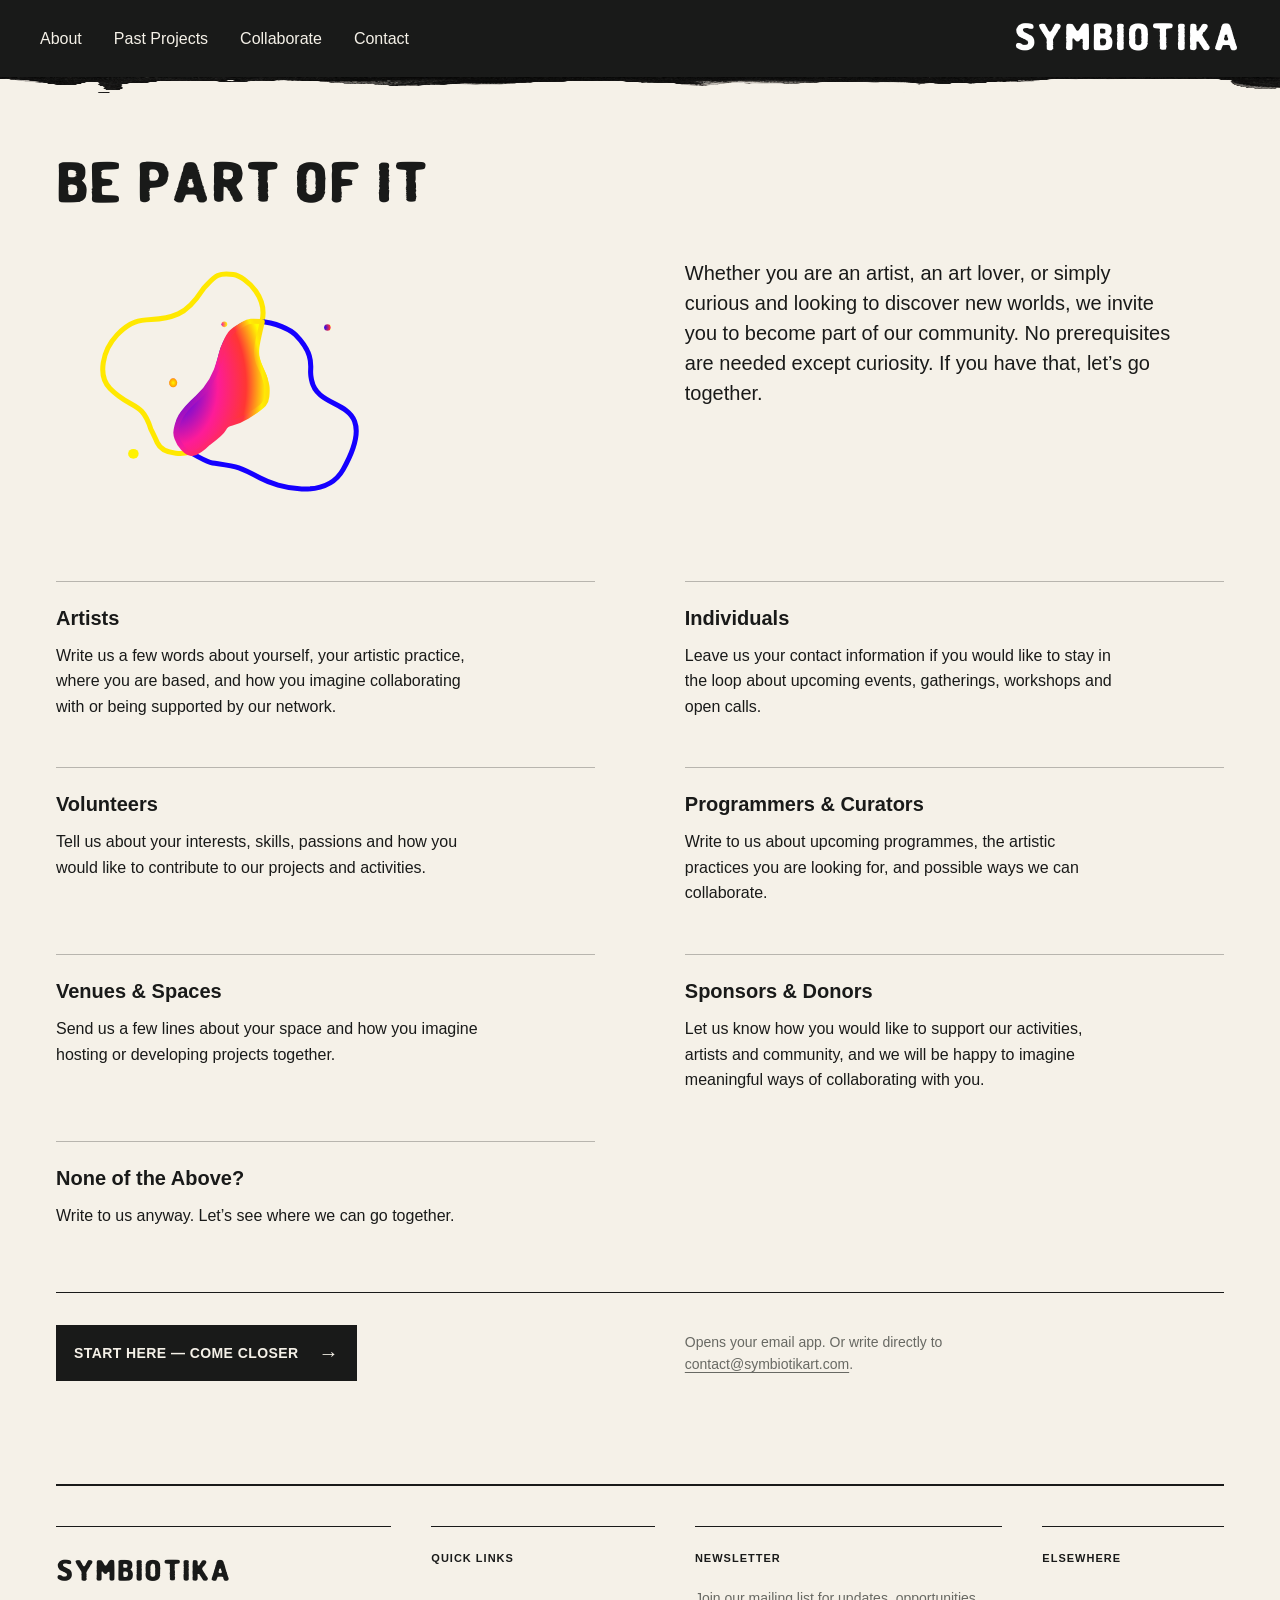
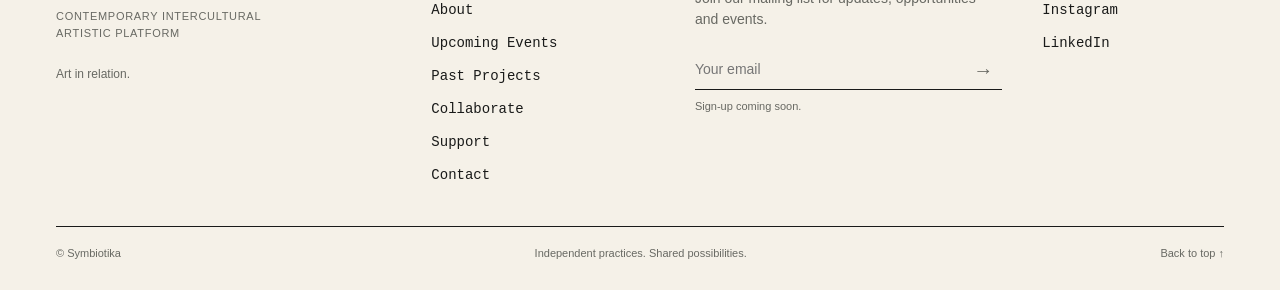
==== commit dc7472ae: "Add cPanel deployment and latest website updates" ====
--- a/collaborate.html
+++ b/collaborate.html
@@ -23,15 +23,15 @@
   <section class="community-invitation" aria-labelledby="community-title">
     <div class="community-intro"><h1 class="display-title" id="community-title">BE PART OF IT</h1><p>Whether you are an artist, an art lover, or simply curious and looking to discover new worlds, we invite you to become part of our community. No prerequisites are needed except curiosity. If you have that, let’s go together.</p><div class="art collaboration-character" style="--art-ratio:3220/2750;--art-width:198.7578%;--art-left:-47.8261%;--art-top:-11.4545%" aria-hidden="true"><img src="assets/graphics/symbiotika_collaboration.svg" alt="" width="6400" height="3600"></div></div>
     <div class="community-groups">
-      <article><h3 class="eyebrow">ARTISTS</h3><p>Write us a few words about yourself, your artistic practice, where you are based, and how you imagine collaborating with or being supported by our network.</p></article>
-      <article><h3 class="eyebrow">INDIVIDUALS</h3><p>Leave us your contact information if you would like to stay in the loop about upcoming events, gatherings, workshops and open calls.</p></article>
-      <article><h3 class="eyebrow">VOLUNTEERS</h3><p>Tell us about your interests, skills, passions and how you would like to contribute to our projects and activities.</p></article>
-      <article><h3 class="eyebrow">PROGRAMMERS &amp; CURATORS</h3><p>Write to us about upcoming programmes, the artistic practices you are looking for, and possible ways we can collaborate.</p></article>
-      <article><h3 class="eyebrow">VENUES &amp; SPACES</h3><p>Send us a few lines about your space and how you imagine hosting or developing projects together.</p></article>
-      <article><h3 class="eyebrow">SPONSORS &amp; DONORS</h3><p>Let us know how you would like to support our activities, artists and community, and we will be happy to imagine meaningful ways of collaborating with you.</p></article>
-      <article><h3 class="eyebrow">NONE OF THE ABOVE?</h3><p>Write to us anyway. Let’s see where we can go together.</p></article>
+      <article><h3 class="content-category-title">Artists</h3><p class="content-description">Write us a few words about yourself, your artistic practice, where you are based, and how you imagine collaborating with or being supported by our network.</p></article>
+      <article><h3 class="content-category-title">Individuals</h3><p class="content-description">Leave us your contact information if you would like to stay in the loop about upcoming events, gatherings, workshops and open calls.</p></article>
+      <article><h3 class="content-category-title">Volunteers</h3><p class="content-description">Tell us about your interests, skills, passions and how you would like to contribute to our projects and activities.</p></article>
+      <article><h3 class="content-category-title">Programmers &amp; Curators</h3><p class="content-description">Write to us about upcoming programmes, the artistic practices you are looking for, and possible ways we can collaborate.</p></article>
+      <article><h3 class="content-category-title">Venues &amp; Spaces</h3><p class="content-description">Send us a few lines about your space and how you imagine hosting or developing projects together.</p></article>
+      <article><h3 class="content-category-title">Sponsors &amp; Donors</h3><p class="content-description">Let us know how you would like to support our activities, artists and community, and we will be happy to imagine meaningful ways of collaborating with you.</p></article>
+      <article><h3 class="content-category-title">None of the Above?</h3><p class="content-description">Write to us anyway. Let’s see where we can go together.</p></article>
     </div>
-    <div class="community-action"><a class="text-link proposal-link" href="mailto:contact@symbiotikart.com?subject=Collaboration%20Proposal&amp;body=Hello%20Symbiotika%2C%0D%0A%0D%0AI%20would%20like%20to%20connect%20with%20you.%0D%0A%0D%0AName%3A%0D%0AOrganisation%20%2F%20practice%3A%0D%0AI%20am%20reaching%20out%20about%3A%0D%0AProposal%20%2F%20idea%3A%0D%0AApproximate%20dates%3A%0D%0ALocation%3A%0D%0ARelevant%20links%3A%0D%0A%0D%0ABest%2C%0D%0A">START HERE — COME CLOSER <span aria-hidden="true">→</span></a><p>Opens your email app. Or write directly to <a href="mailto:contact@symbiotikart.com">contact@symbiotikart.com</a>.</p></div>
+    <div class="community-action"><a class="text-link proposal-link content-cta" href="mailto:contact@symbiotikart.com?subject=Collaboration%20Proposal&amp;body=Hello%20Symbiotika%2C%0D%0A%0D%0AI%20would%20like%20to%20connect%20with%20you.%0D%0A%0D%0AName%3A%0D%0AOrganisation%20%2F%20practice%3A%0D%0AI%20am%20reaching%20out%20about%3A%0D%0AProposal%20%2F%20idea%3A%0D%0AApproximate%20dates%3A%0D%0ALocation%3A%0D%0ARelevant%20links%3A%0D%0A%0D%0ABest%2C%0D%0A">START HERE — COME CLOSER <span aria-hidden="true">→</span></a><p>Opens your email app. Or write directly to <a href="mailto:contact@symbiotikart.com">contact@symbiotikart.com</a>.</p></div>
   </section>
 </main>
 <footer class="site-footer shell" id="contact">
--- a/css/styles.css
+++ b/css/styles.css
@@ -1658,7 +1658,7 @@
 .ticker-track { display:flex; width:max-content; animation:registration-scroll 28s linear infinite; }
 .ticker-copy { flex:none; padding-right:2rem; font-size:var(--text-sm); font-weight:600; letter-spacing:1.2px; white-space:nowrap; }
 .ticker-pause { flex:none; border:0; border-left:1px solid rgb(var(--ink-rgb) / .3); padding:0 14px; background:transparent; font:inherit; font-size:var(--text-xs); cursor:pointer; }
-.registration-ticker:is(:hover,:focus-within,.is-paused) .ticker-track { animation-play-state:paused; }
+.registration-ticker.is-paused .ticker-track { animation-play-state:paused; }
 @keyframes registration-scroll { to { transform:translateX(-50%); } }
 
 /* Small directional marks gather ink in place; no extra artwork or continuous motion. */
@@ -1727,7 +1727,7 @@
 /* Noticeboard: one shared image height, natural widths, scroll contained in the board. */
 .event-posters { --poster-height:480px; display:flex; align-items:flex-start; gap:28px; overflow-x:auto; padding-bottom:16px; scroll-snap-type:x proximity; }
 .event-posters>figure:nth-child(n) { flex:0 0 auto; width:min-content; max-width:none; margin:0; scroll-snap-align:start; }
-.event-posters>figure>img { display:block; height:var(--poster-height); width:auto; max-width:none; object-fit:contain; }
+.event-posters>figure>img,.event-posters .noticeboard-poster-link>img { display:block; height:var(--poster-height); width:auto; max-width:none; object-fit:contain; }
 .event-posters figcaption { min-width:100%; width:0; }
 .site-header .wordmark { color:var(--white); transition:color 180ms ease; }
 .site-header .wordmark:hover { color:var(--wordmark-hover,var(--white)); }
@@ -2005,3 +2005,228 @@
   .archive-gallery-panel .story-close { margin-bottom:24px; }
   .site-footer { gap:32px 24px; padding-top:32px; }
 }
+
+/* Current open-call links preserve the noticeboard's shared poster sizing. */
+.registration-strip { display:flex; min-width:0; align-items:stretch; border-block:1px solid var(--rule); }
+.registration-strip .registration-ticker { border:0; cursor:pointer; }
+.registration-strip .ticker-link:hover { color:var(--ink); opacity:.75; }
+.nowruz-project-link { margin-top:24px; }
+/* Nowruz programme: five recurring editorial patterns, scoped to this page. */
+.nowruz-page { max-width:1240px; padding-top:64px; font-family:var(--body-font); font-size:var(--text-base); line-height:1.6; }
+.nowruz-page strong,.nowruz-emphasis { font-weight:600; }
+.nowruz-page .eyebrow,.nowruz-page dt { font-size:var(--text-xs); font-weight:600; letter-spacing:.1em; text-transform:uppercase; }
+.nowruz-page h2 { font-family:var(--body-font); font-size:var(--heading-sm); font-weight:600; line-height:1.25; margin-bottom:32px; }
+.nowruz-page h3 { font-size:var(--text-lg); font-weight:600; margin-block:32px 20px; }
+.nowruz-page p+p { margin-top:20px; }
+.nowruz-page ul,.nowruz-page ol { padding-left:22px; margin-block:24px; }
+.nowruz-page li { padding-left:6px; margin-bottom:16px; }
+.nowruz-page a:not(.nowruz-apply) { text-decoration:underline; text-underline-offset:5px; }
+.nowruz-page .nowruz-lead { font-size:var(--text-lg); font-weight:500; line-height:1.45; }
+.nowruz-page .nowruz-question { font-family:var(--body-font); font-size:var(--heading-md); font-weight:600; line-height:1.2; letter-spacing:-.02em; }
+.nowruz-page .nowruz-key { font-size:var(--text-lg); font-weight:600; line-height:1.4; }
+.nowruz-note { color:var(--muted-text); }
+.nowruz-hero { display:grid; grid-template-columns:1.1fr 1fr; gap:8%; align-items:center; }
+.nowruz-hero h1 { font-size:var(--heading-lg); margin-block:20px 28px; }
+.nowruz-hero h1 span { display:block; font-family:var(--body-font); font-size:var(--text-lg); line-height:1.4; margin-top:16px; }
+.nowruz-hero p { max-width:44ch; }
+.nowruz-hero-art { justify-self:end; width:90%; max-width:440px; }
+.nowruz-sticker { width:100%; height:auto; object-fit:contain; }
+.nowruz-ink { width:90px; height:64px; object-fit:contain; }
+.nowruz-hero-art .nowruz-ink { margin:4px 10% 0 auto; }
+.nowruz-apply { background:var(--ink); color:var(--paper); padding:16px 22px; min-height:48px; margin-block:24px; max-width:100%; }
+.nowruz-apply:is(:hover,:focus-visible) { color:var(--yellow); }
+.nowruz-facts { display:grid; grid-template-columns:repeat(5,minmax(0,1fr)); gap:24px; margin:64px 0 110px; }
+.nowruz-facts>div,.nowruz-dates dl>div { border-top:1px solid var(--rule); padding-top:20px; }
+.nowruz-page dt { margin-bottom:14px; }
+.nowruz-page dd { margin:0; font-weight:600; font-size:var(--text-subhead); line-height:1.4; }
+.nowruz-section { margin-block:110px; }
+.nowruz-copy { max-width:650px; }
+.nowruz-about,.nowruz-selection,.nowruz-contact { display:grid; grid-template-columns:minmax(0,1fr) minmax(0,2fr); gap:7%; }
+.nowruz-about .nowruz-lead { margin-bottom:28px; }
+.nowruz-invitation { padding-top:36px; border-top:1px solid var(--rule); }
+.nowruz-invitation>h2 { font-size:var(--text-caption); text-transform:uppercase; letter-spacing:.1em; }
+.nowruz-invitation>.nowruz-question { max-width:24ch; margin-block:32px 48px; }
+.nowruz-invitation-grid,.nowruz-pair { display:grid; grid-template-columns:repeat(2,minmax(0,1fr)); gap:8%; }
+.nowruz-invitation-sticker { max-width:290px; margin:40px 0 0 12%; }
+.nowruz-pair { margin-block:120px; }
+.nowruz-pair .nowruz-section { margin:0; border-top:1px solid var(--rule); padding-top:28px; }
+.nowruz-practical { display:grid; grid-template-columns:minmax(0,.85fr) minmax(0,1.15fr); gap:10%; margin-block:110px; }
+.nowruz-practical .nowruz-section { margin:0; }
+.nowruz-practical .nowruz-section:nth-child(2) { padding-top:76px; }
+.nowruz-location { max-width:720px; margin:80px 0 110px auto; }
+.nowruz-how { background:var(--paper-shade); padding:48px; }
+.nowruz-how>h2 { font-size:var(--heading-compact); margin-bottom:40px; }
+.nowruz-application-grid { display:grid; grid-template-columns:minmax(0,1.5fr) minmax(0,1fr); gap:9%; }
+.nowruz-application-grid ol { margin-top:0; }
+.nowruz-deadline { border-top:1px solid var(--ink); padding-top:24px; align-self:start; }
+.nowruz-deadline .nowruz-key { margin-top:20px; }
+.nowruz-dates { margin-block:110px; }
+.nowruz-dates dl { display:grid; grid-template-columns:repeat(3,minmax(0,1fr)); gap:40px; margin-top:36px; }
+.nowruz-dates dd { font-size:var(--text-lg); }
+.nowruz-closing { margin-block:140px 110px; }
+.nowruz-closing>h2 { font-size:var(--text-caption); text-transform:uppercase; letter-spacing:.1em; }
+.nowruz-closing-grid { display:grid; grid-template-columns:minmax(0,1.1fr) minmax(0,1fr); gap:10%; }
+.nowruz-closing-sticker { max-width:340px; margin:40px 0 0 auto; }
+.nowruz-closing .nowruz-ink { margin-left:auto; }
+.nowruz-contact a { overflow-wrap:anywhere; }
+@media(max-width:1050px) {
+  .nowruz-facts { grid-template-columns:repeat(3,minmax(0,1fr)); }
+}
+@media(max-width:800px) {
+  .nowruz-page { padding-top:48px; }
+  .nowruz-hero,.nowruz-about,.nowruz-selection,.nowruz-contact,.nowruz-invitation-grid,.nowruz-pair,.nowruz-practical,.nowruz-application-grid,.nowruz-closing-grid { grid-template-columns:minmax(0,1fr); gap:32px; }
+  .nowruz-hero-art { width:75%; max-width:320px; justify-self:center; }
+  .nowruz-ink { width:70px; height:50px; }
+  .nowruz-facts { grid-template-columns:repeat(2,minmax(0,1fr)); margin-block:40px 64px; }
+  .nowruz-section,.nowruz-pair,.nowruz-practical,.nowruz-location,.nowruz-dates,.nowruz-closing { margin-block:64px; }
+  .nowruz-pair,.nowruz-practical { gap:48px; }
+  .nowruz-page h2 { margin-bottom:24px; }
+  .nowruz-about,.nowruz-selection,.nowruz-contact { gap:0; }
+  .nowruz-practical .nowruz-section:nth-child(2) { padding-top:0; }
+  .nowruz-invitation-sticker { max-width:210px; margin:28px auto; }
+  .nowruz-invitation>.nowruz-question { margin-block:24px 32px; }
+  .nowruz-how { padding:28px 20px; }
+  .nowruz-dates dl { grid-template-columns:minmax(0,1fr); gap:24px; }
+  .nowruz-closing-sticker { max-width:240px; margin-top:28px; }
+}
+@media(max-width:400px) {
+  .nowruz-facts { grid-template-columns:minmax(0,1fr); }
+}
+
+/* Linked noticeboard artwork retains the shared natural-ratio poster height. */
+.noticeboard-poster-link { display:block; width:max-content; }
+.noticeboard-poster-link:focus-visible { outline-offset:-3px; }
+
+/* One publication grid for every major internal Nowruz section. */
+.nowruz-page { --nowruz-gutter:clamp(70px,7vw,100px); }
+.nowruz-page .nowruz-section {
+  display:block;
+  max-width:none;
+  margin:110px 0;
+  padding:0;
+  border:0;
+}
+.nowruz-page .nowruz-section>h2 {
+  font-family:var(--body-font);
+  font-size:var(--heading-compact);
+  font-weight:600;
+  line-height:1.2;
+  letter-spacing:normal;
+  text-transform:none;
+  margin:0 0 44px;
+  max-width:30ch;
+}
+.nowruz-page .nowruz-section>.eyebrow { margin-bottom:20px; }
+.nowruz-section-body {
+  display:grid;
+  grid-template-columns:repeat(2,minmax(0,1fr));
+  gap:var(--nowruz-gutter);
+  align-items:start;
+}
+.nowruz-section-body>div,.nowruz-section-body>aside { min-width:0; }
+.nowruz-section-body .nowruz-copy { max-width:none; }
+.nowruz-section-body>div>ul:first-child,
+.nowruz-section-body>div>ol:first-child { margin-top:0; }
+.nowruz-section-body>div>p:first-child { margin-top:0; }
+.nowruz-page .nowruz-how { border-block:1px solid var(--rule); padding-block:44px; background:none; }
+.nowruz-page .nowruz-deadline { padding-top:0; border:0; }
+.nowruz-location-sticker { max-width:380px; }
+.nowruz-invitation-sticker,.nowruz-closing-sticker { margin:36px 0 0; max-width:290px; }
+.nowruz-page .nowruz-closing .nowruz-ink { margin:12px 0 0; }
+.nowruz-page .nowruz-closing .nowruz-question { font-size:var(--text-lg); line-height:1.45; }
+@media(max-width:800px) {
+  .nowruz-page .nowruz-section { margin-block:64px; }
+  .nowruz-page .nowruz-section>h2 { font-size:var(--heading-sm); margin-bottom:28px; }
+  .nowruz-section-body { grid-template-columns:minmax(0,1fr); gap:28px; }
+  .nowruz-page .nowruz-how { padding-block:32px; }
+  .nowruz-location-sticker { max-width:280px; }
+  .nowruz-invitation-sticker,.nowruz-closing-sticker { max-width:220px; margin-top:24px; }
+}
+
+/* Related editorial pages: shared hierarchy, distinct but anchored compositions. */
+.contact-page,.collaborate-page { max-width:1240px; font-family:var(--body-font); }
+.contact-page .connect-welcome,.collaborate-page .community-intro { grid-template-columns:repeat(2,minmax(0,1fr)); column-gap:clamp(48px,7vw,100px); }
+.contact-page .connect-welcome-copy { padding-top:4px; }
+.contact-page .connect-welcome-copy h2 { font-size:var(--text-lg); font-weight:500; line-height:1.45; max-width:32ch; margin-bottom:24px; }
+.contact-page .connect-welcome-copy p { max-width:48ch; line-height:1.6; }
+.collaborate-page .community-intro>p { font-size:var(--text-lg); line-height:1.5; max-width:44ch; }
+.contact-page .eyebrow,.collaborate-page .eyebrow { font-size:var(--text-caption); font-weight:600; line-height:1.5; letter-spacing:.1em; }
+.contact-page .connection-methods { grid-template-columns:minmax(0,1fr) minmax(0,1.05fr) minmax(0,1fr); gap:48px 40px; margin-top:88px; }
+.contact-page .connection-methods article { border-top:1px solid var(--rule); padding-top:24px; }
+.contact-page .connection-methods article h2 { margin-bottom:20px; }
+.contact-page .connection-methods article p { font-size:var(--text-base); line-height:1.6; max-width:36ch; margin-bottom:20px; }
+.contact-page .connection-linkedin { margin-left:0; }
+.contact-page .connection-email { margin-top:0; align-self:center; }
+.contact-page .contact-character { width:100%; max-width:340px; margin:0; justify-self:center; }
+.contact-page .connection-methods .text-link { font-size:var(--text-caption); font-weight:600; letter-spacing:.03em; gap:12px; }
+.collaborate-page .collaboration-character { justify-self:start; margin-left:8%; }
+.collaborate-page .community-groups { margin:72px 0 0; column-gap:clamp(48px,7vw,100px); row-gap:48px; }
+.collaborate-page .community-groups article { border-top:1px solid var(--rule); padding-top:24px; transform:none; max-width:none; }
+.collaborate-page .community-groups h3 { margin-bottom:20px; }
+.collaborate-page .community-groups p { font-size:var(--text-base); line-height:1.6; max-width:48ch; }
+.collaborate-page .community-action { margin:64px 0 0; padding-top:32px; border-top:1px solid var(--ink); display:grid; grid-template-columns:repeat(2,minmax(0,1fr)); column-gap:clamp(48px,7vw,100px); align-items:center; }
+.collaborate-page .community-action .proposal-link { justify-self:start; font-size:var(--text-sm); font-weight:600; letter-spacing:.03em; padding:14px 18px; }
+.collaborate-page .community-action p { margin:0; max-width:42ch; line-height:1.6; }
+/* The existing Nowruz grid remains; lead, list and factual emphasis share a rhythm. */
+.nowruz-page .nowruz-section-body { line-height:1.6; }
+.nowruz-page .nowruz-section-body .nowruz-lead { font-size:var(--text-lg); line-height:1.45; font-weight:500; margin-bottom:24px; }
+.nowruz-page .nowruz-section-body .nowruz-emphasis { font-weight:600; }
+.nowruz-page .nowruz-section-body li::marker { color:var(--muted-text); }
+.nowruz-page .nowruz-section-body h3 { font-size:var(--text-lg); font-weight:600; margin-block:32px 20px; }
+.nowruz-page .nowruz-location .nowruz-section-body { align-items:center; }
+.nowruz-page .nowruz-location-sticker { max-width:360px; margin:0; }
+@media(max-width:1050px) and (min-width:801px) {
+  .contact-page .connection-methods { column-gap:24px; }
+}
+@media(max-width:800px) {
+  .contact-page .connect-welcome,.collaborate-page .community-intro { grid-template-columns:minmax(0,1fr); gap:28px; }
+  .collaborate-page .community-intro>p { grid-column:1; grid-row:2; }
+  .collaborate-page .collaboration-character { grid-column:1; grid-row:3; justify-self:center; margin:8px 0; width:min(65%,210px); }
+  .contact-page .connection-methods { display:flex; flex-direction:column; gap:36px; margin-top:40px; }
+  .contact-page .connection-methods article { width:100%; margin:0; }
+  .contact-page .contact-character { width:min(85%,270px); align-self:center; }
+  .collaborate-page .community-groups { grid-template-columns:minmax(0,1fr); margin-top:40px; gap:36px; }
+  .collaborate-page .community-action { grid-template-columns:minmax(0,1fr); margin-top:48px; row-gap:20px; }
+  .collaborate-page .community-action .proposal-link { font-size:var(--text-caption); padding:14px 12px; gap:12px; max-width:100%; }
+  .nowruz-page .nowruz-location-sticker { max-width:280px; }
+}
+
+/* Shared category hierarchy for Contact and Collaborate. */
+.contact-page .content-index {
+  display:block;
+  font-family:var(--body-font);
+  font-size:var(--text-xs);
+  font-weight:400;
+  line-height:1.4;
+  letter-spacing:.08em;
+  color:var(--muted-text);
+  margin-bottom:8px;
+}
+.contact-page .connection-methods .content-category-title,
+.collaborate-page .community-groups .content-category-title {
+  font-family:var(--body-font);
+  font-size:var(--text-lg);
+  font-weight:600;
+  line-height:1.25;
+  letter-spacing:0;
+  text-transform:none;
+  margin:0 0 12px;
+}
+.contact-page .connection-methods .content-description,
+.collaborate-page .community-groups .content-description {
+  font-size:var(--text-base);
+  font-weight:400;
+  line-height:1.6;
+}
+.contact-page .connection-methods .content-cta,
+.collaborate-page .community-action .content-cta {
+  font-family:var(--body-font);
+  font-size:var(--text-sm);
+  font-weight:600;
+  line-height:1.4;
+  letter-spacing:.03em;
+}
+@media(max-width:800px) {
+  .contact-page .connection-methods .content-category-title,
+  .collaborate-page .community-groups .content-category-title { font-size:var(--text-subhead); }
+}
